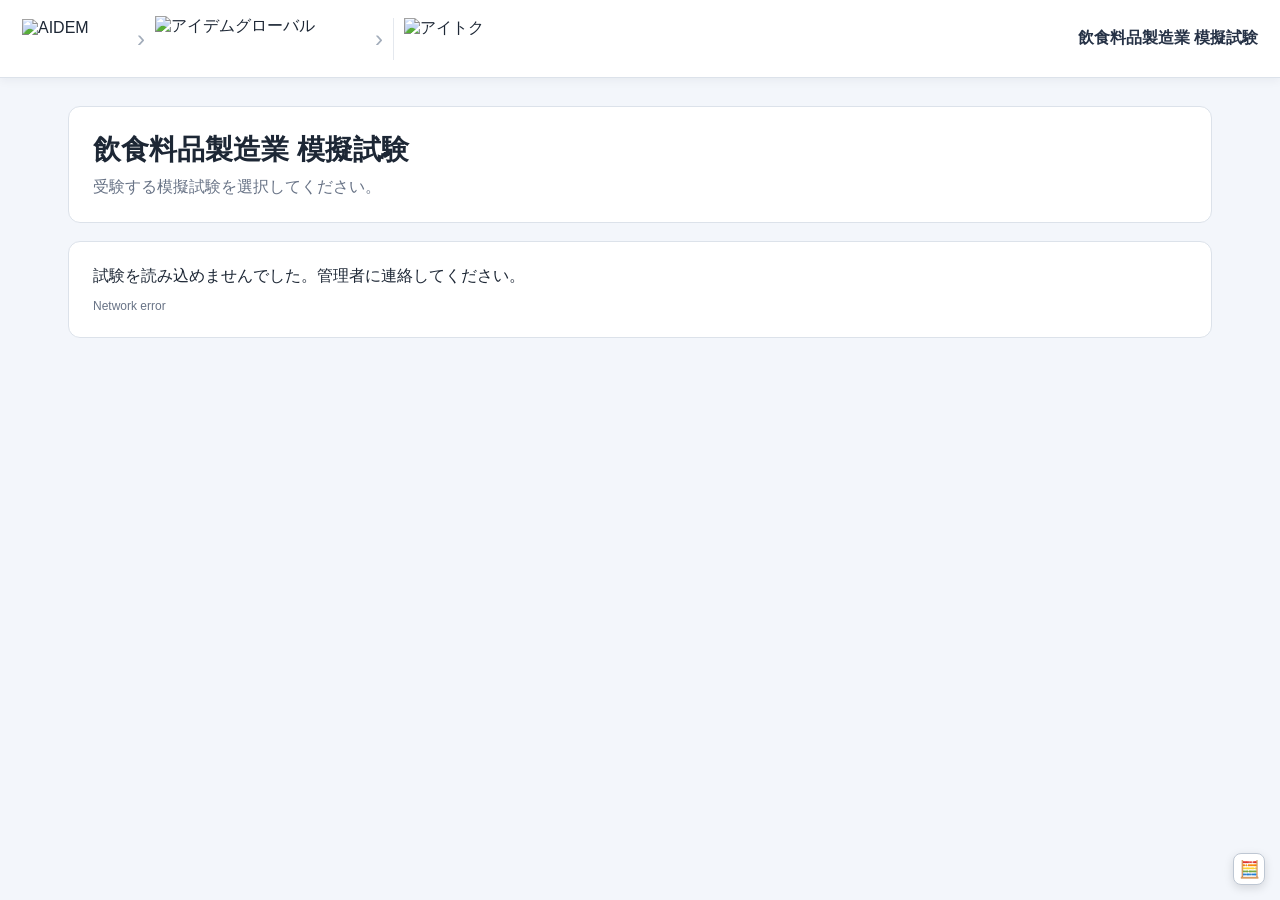
==== index.html @ e11fe317 "Add files via upload" ====
<!DOCTYPE html>
<html lang="ja">
<head>
  <meta charset="UTF-8">
  <meta name="viewport" content="width=device-width, initial-scale=1.0">
  <title>飲食料品製造業 模擬試験</title>
  <link rel="stylesheet" href="style.css">
</head>
<body>
<div id="app"></div>

<button id="calcFab" class="calc-fab" title="電卓">🧮</button>
<div id="calculator" class="calculator hidden">
  <div class="calc-head"><span>電卓</span><button id="calcClose">×</button></div>
  <input id="calcDisplay" class="calc-display" value="0" readonly>
  <div class="calc-grid">
    <button data-calc="C">C</button><button data-calc="DEL">⌫</button><button data-calc="%">%</button><button data-calc="/">÷</button>
    <button data-calc="7">7</button><button data-calc="8">8</button><button data-calc="9">9</button><button data-calc="*">×</button>
    <button data-calc="4">4</button><button data-calc="5">5</button><button data-calc="6">6</button><button data-calc="-">−</button>
    <button data-calc="1">1</button><button data-calc="2">2</button><button data-calc="3">3</button><button data-calc="+">+</button>
    <button data-calc="0" class="wide">0</button><button data-calc=".">.</button><button data-calc="=">=</button>
  </div>
</div>

<script src="config.js"></script>
<script src="student.js"></script>
</body>
</html>
---- style.css ----
*{box-sizing:border-box}
:root{--navy:#172033;--blue:#2463eb;--light:#f3f6fb;--border:#dce2ea;--text:#1d2735;--muted:#687386;--green:#1f9d62;--yellow:#f0b429;--red:#c53945}
body{margin:0;background:var(--light);color:var(--text);font-family:Arial,"Noto Sans JP",sans-serif}
button,input,select,textarea{font:inherit}.hidden{display:none!important}
.topbar{height:64px;background:var(--navy);color:#fff;display:flex;align-items:center;padding:0 22px;gap:18px;position:sticky;top:0;z-index:10}
.brand{font-weight:800;white-space:nowrap}.top-title{flex:1;color:#d9e1ef}.timer{background:#fff;color:var(--navy);font-weight:800;padding:8px 12px;border-radius:6px;min-width:85px;text-align:center}
.page{max-width:1180px;margin:auto;padding:28px 18px}.hero,.panel{background:#fff;border:1px solid var(--border);border-radius:12px;padding:24px;margin-bottom:18px}
.hero h1{margin:0 0 8px;font-size:28px}.hero p{margin:0;color:var(--muted)}
.exam-list{display:grid;grid-template-columns:repeat(auto-fit,minmax(240px,1fr));gap:16px}
.exam-card{background:#fff;border:1px solid var(--border);border-radius:10px;padding:20px}.exam-card h2{font-size:19px;margin:0 0 8px}
.meta{color:var(--muted);font-size:13px;line-height:1.8;margin-bottom:14px}
.primary{background:var(--blue);border:1px solid var(--blue);color:#fff}.secondary{background:#fff;border:1px solid var(--border);color:var(--text)}
.danger{background:var(--red);border:1px solid var(--red);color:#fff}.btn{padding:10px 15px;border-radius:7px;cursor:pointer;font-weight:700}.full{width:100%}
.form-card{max-width:580px;margin:30px auto;background:#fff;border:1px solid var(--border);border-radius:12px;padding:28px}
.field{margin:14px 0}.field label{display:block;font-weight:700;margin-bottom:7px}.field input,.field select,.field textarea{width:100%;padding:11px;border:1px solid var(--border);border-radius:6px;background:#fff}
.rules{background:#f8fafc;border:1px solid var(--border);padding:14px;border-radius:7px;color:var(--muted);font-size:13px;line-height:1.8;margin:18px 0}
.exam-layout{display:grid;grid-template-columns:250px minmax(0,1fr);min-height:calc(100vh - 64px)}
.sidebar{background:#fff;border-right:1px solid var(--border);padding:17px;display:flex;flex-direction:column;gap:15px}
.student-box{border-bottom:1px solid var(--border);padding-bottom:12px}.student-box small{color:var(--muted)}
.question-grid{display:grid;grid-template-columns:repeat(5,1fr);gap:6px;max-height:430px;overflow:auto}
.q-btn{height:34px;border:1px solid var(--border);background:#fff;border-radius:4px;cursor:pointer;font-weight:700}
.q-btn.current{background:var(--blue);border-color:var(--blue);color:#fff}.q-btn.answered{background:#e9f7ef;border-color:#91d4b2;color:#17724a}.q-btn.marked{box-shadow:inset 0 -4px 0 var(--yellow)}
.legend{font-size:11px;color:var(--muted);line-height:1.8}.submit{margin-top:auto;background:var(--red);color:#fff;border:0;padding:12px;border-radius:7px;cursor:pointer;font-weight:700}
.exam-main{padding:26px 4vw;max-width:1050px;width:100%;margin:auto}.q-head{display:flex;justify-content:space-between;gap:10px;align-items:center;margin-bottom:12px}
.badge{font-size:11px;background:#e8efff;color:var(--blue);padding:5px 8px;border-radius:4px;font-weight:800}
.mark{background:#fff;border:1px solid var(--border);padding:8px 12px;border-radius:6px;cursor:pointer}.mark.active{background:#fff5d8;border-color:var(--yellow)}
.q-card{background:#fff;border:1px solid var(--border);border-radius:10px;padding:30px;min-height:430px}.question{font-size:20px;line-height:1.8;font-weight:600;white-space:pre-wrap;margin-bottom:25px}
.choice{display:flex;gap:12px;padding:15px;border:1px solid var(--border);border-radius:7px;margin:10px 0;cursor:pointer;background:#fff}
.choice.selected{border:2px solid var(--blue);background:#f3f7ff;padding:14px}.letter{width:30px;height:30px;border:1px solid #b9c1ce;border-radius:50%;display:grid;place-items:center;font-weight:700;flex:none}.selected .letter{background:var(--blue);border-color:var(--blue);color:#fff}
.nav{display:flex;justify-content:space-between;margin-top:18px}.nav button{padding:10px 18px;border-radius:6px;cursor:pointer;font-weight:700}
.result-wrap{max-width:900px;margin:30px auto;background:#fff;border:1px solid var(--border);border-radius:12px;padding:26px}
.score{font-size:60px;font-weight:900;text-align:center;color:var(--blue)}.pass{text-align:center;font-size:20px;font-weight:800;color:var(--green)}.fail{text-align:center;font-size:20px;font-weight:800;color:var(--red)}
.summary-grid{display:grid;grid-template-columns:repeat(auto-fit,minmax(150px,1fr));gap:10px;margin:20px 0}.summary-card{background:#f8fafc;border:1px solid var(--border);padding:13px;border-radius:8px}.summary-card b{display:block;font-size:20px;margin-top:5px}
.note{color:var(--muted);font-size:12px;margin-top:12px}
.calc-fab{position:fixed;right:15px;bottom:15px;width:32px;height:32px;border-radius:8px;border:1px solid #bec7d3;background:#fff;box-shadow:0 3px 10px #0002;cursor:pointer;z-index:50;font-size:17px;padding:0}
.calculator{position:fixed;right:15px;bottom:56px;width:190px;background:#fff;border:1px solid #c7ced8;border-radius:9px;box-shadow:0 12px 32px #0003;z-index:49;overflow:hidden}
.calc-head{height:34px;background:var(--navy);color:#fff;display:flex;align-items:center;justify-content:space-between;padding:0 9px;font-size:12px}.calc-head button{border:0;background:none;color:#fff;font-size:18px;cursor:pointer}
.calc-display{width:100%;border:0;border-bottom:1px solid var(--border);padding:10px;text-align:right;font-size:20px;background:#f8fafc}.calc-grid{display:grid;grid-template-columns:repeat(4,1fr);gap:4px;padding:6px}.calc-grid button{height:34px;border:1px solid var(--border);background:#f8fafc;border-radius:4px;cursor:pointer;font-size:12px}.calc-grid .wide{grid-column:span 2}
.admin-tabs{display:flex;gap:8px;flex-wrap:wrap;margin-bottom:16px}.admin-tabs button.active{background:var(--blue);color:#fff;border-color:var(--blue)}
.toolbar{display:flex;gap:10px;flex-wrap:wrap;margin:12px 0}.toolbar input,.toolbar select{padding:10px;border:1px solid var(--border);border-radius:6px;background:#fff}
.table-wrap{overflow:auto}.data-table{width:100%;border-collapse:collapse;font-size:13px}.data-table th,.data-table td{padding:10px;border-bottom:1px solid var(--border);text-align:left;white-space:nowrap}.data-table th{background:#f8fafc}
.cat-mini{font-size:12px;color:var(--muted);line-height:1.6}.weak{color:var(--red);font-weight:700}.good{color:var(--green);font-weight:700}
.code-help{background:#f8fafc;border:1px solid var(--border);padding:12px;border-radius:7px;font-size:12px;white-space:pre-wrap}
@media(max-width:760px){.exam-layout{grid-template-columns:1fr}.sidebar{border-right:0;border-bottom:1px solid var(--border);padding:10px}.student-box,.legend{display:none}.question-grid{grid-template-columns:repeat(11,34px);max-height:none;overflow-x:auto}.exam-main{padding:15px}.q-card{padding:20px;min-height:360px}.top-title{display:none}.brand{font-size:13px}}

/* ===== AIDEM / アイデムグローバル / TEAM アイトク Branding ===== */
.brandbar{
  min-height:78px;background:#fff;border-bottom:1px solid var(--border);
  display:flex;align-items:center;gap:18px;padding:10px 22px;position:sticky;top:0;z-index:20;
  box-shadow:0 2px 10px rgba(23,32,51,.06)
}
.brand-logos{display:flex;align-items:center;gap:10px;min-width:0}
.brand-logo{display:block;object-fit:contain}
.brand-logo.aidem{width:105px;height:40px}
.brand-logo.global{width:190px;height:42px}
.brand-logo.aitoku{width:100px;height:32px}
.brand-sep{font-size:24px;color:#a2acba;font-weight:300}
.team-brand{display:flex;align-items:center;gap:6px;border-left:1px solid #e4e8ee;padding-left:10px}
.team-label{font-size:10px;font-weight:800;letter-spacing:.12em;color:#687386}
.brand-title{flex:1;text-align:right;font-weight:800;color:#263246;font-size:16px}
.brandbar .timer{background:var(--navy);color:#fff}

.exam-card{position:relative;overflow:hidden}
.exam-card-visual{height:105px;margin:-8px -8px 12px;display:flex;align-items:center;justify-content:center;background:#fbfcf8;border-radius:8px}
.exam-mascot{max-height:98px;max-width:92%;object-fit:contain}
.sidebar-mascot{text-align:center;margin-top:auto}
.sidebar-mascot img{max-width:105px;max-height:90px;object-fit:contain;opacity:.92}
.result-wrap{position:relative;overflow:hidden}
.result-mascot{position:absolute;right:18px;top:15px;width:95px;height:85px;display:flex;align-items:center;justify-content:center;opacity:.9}
.result-mascot img{max-width:100%;max-height:100%;object-fit:contain}
.admin-logout{max-width:1180px;margin:12px auto -10px;padding:0 18px;text-align:right}

@media(max-width:900px){
  .brandbar{padding:8px 12px;gap:8px;flex-wrap:wrap}
  .brand-logo.aidem{width:76px;height:30px}
  .brand-logo.global{width:125px;height:31px}
  .brand-logo.aitoku{width:72px;height:25px}
  .brand-sep{font-size:18px}
  .brand-title{width:100%;text-align:left;font-size:13px}
}
@media(max-width:560px){
  .brand-logo.global{width:105px}
  .brand-logo.aidem{width:66px}
  .team-label,.brand-sep{display:none}
  .team-brand{padding-left:5px}
  .brand-logo.aitoku{width:62px}
}

/* Final brand adjustments: exact supplied assets, no TEAM text */
.team-brand{border-left:1px solid #e4e8ee;padding-left:10px;display:flex;align-items:center}
.team-label{display:none!important}
.brand-logo.global{width:210px;height:46px;object-fit:contain}
.brand-logo.aitoku{width:135px;height:42px;object-fit:contain}
.brand-logo.aidem{object-fit:contain}
@media(max-width:700px){
 .brand-logo.global{width:135px;height:32px}
 .brand-logo.aitoku{width:88px;height:30px}
}
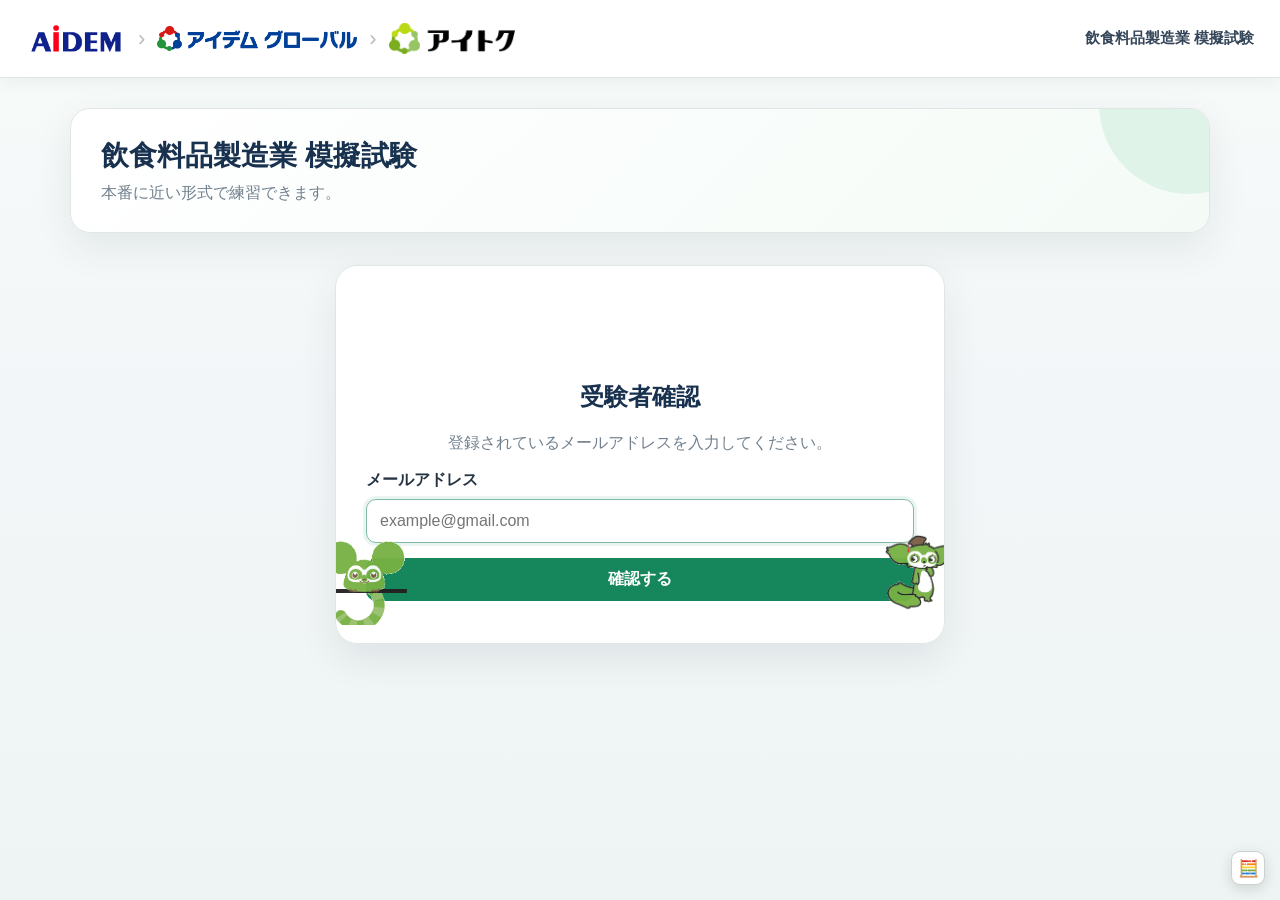
==== commit 8c2e1124: "Update index.html" ====
--- a/index.html
+++ b/index.html
@@ -1,28 +1,96 @@
 <!DOCTYPE html>
 <html lang="ja">
+
 <head>
   <meta charset="UTF-8">
-  <meta name="viewport" content="width=device-width, initial-scale=1.0">
-  <title>飲食料品製造業 模擬試験</title>
-  <link rel="stylesheet" href="style.css">
+
+  <meta
+    name="viewport"
+    content="width=device-width, initial-scale=1.0"
+  >
+
+  <title>
+    飲食料品製造業 模擬試験
+  </title>
+
+  <link
+    rel="stylesheet"
+    href="style.css"
+  >
 </head>
-<body>
-<div id="app"></div>
 
-<button id="calcFab" class="calc-fab" title="電卓">🧮</button>
-<div id="calculator" class="calculator hidden">
-  <div class="calc-head"><span>電卓</span><button id="calcClose">×</button></div>
-  <input id="calcDisplay" class="calc-display" value="0" readonly>
-  <div class="calc-grid">
-    <button data-calc="C">C</button><button data-calc="DEL">⌫</button><button data-calc="%">%</button><button data-calc="/">÷</button>
-    <button data-calc="7">7</button><button data-calc="8">8</button><button data-calc="9">9</button><button data-calc="*">×</button>
-    <button data-calc="4">4</button><button data-calc="5">5</button><button data-calc="6">6</button><button data-calc="-">−</button>
-    <button data-calc="1">1</button><button data-calc="2">2</button><button data-calc="3">3</button><button data-calc="+">+</button>
-    <button data-calc="0" class="wide">0</button><button data-calc=".">.</button><button data-calc="=">=</button>
+<body class="student-page">
+
+  <div id="app"></div>
+
+  <button
+    id="calcFab"
+    class="calc-fab"
+    title="電卓"
+  >
+    🧮
+  </button>
+
+  <div
+    id="calculator"
+    class="calculator hidden"
+  >
+
+    <div class="calc-head">
+
+      <span>電卓</span>
+
+      <button id="calcClose">
+        ×
+      </button>
+
+    </div>
+
+    <input
+      id="calcDisplay"
+      class="calc-display"
+      value="0"
+      readonly
+    >
+
+    <div class="calc-grid">
+
+      <button data-calc="C">C</button>
+      <button data-calc="DEL">⌫</button>
+      <button data-calc="%">%</button>
+      <button data-calc="/">÷</button>
+
+      <button data-calc="7">7</button>
+      <button data-calc="8">8</button>
+      <button data-calc="9">9</button>
+      <button data-calc="*">×</button>
+
+      <button data-calc="4">4</button>
+      <button data-calc="5">5</button>
+      <button data-calc="6">6</button>
+      <button data-calc="-">−</button>
+
+      <button data-calc="1">1</button>
+      <button data-calc="2">2</button>
+      <button data-calc="3">3</button>
+      <button data-calc="+">+</button>
+
+      <button
+        data-calc="0"
+        class="wide"
+      >
+        0
+      </button>
+
+      <button data-calc=".">.</button>
+      <button data-calc="=">=</button>
+
+    </div>
+
   </div>
-</div>
 
-<script src="config.js"></script>
-<script src="student.js"></script>
+  <script src="config.js"></script>
+  <script src="student.js"></script>
+
 </body>
-</html>+</html>
--- a/style.css
+++ b/style.css
@@ -1,98 +1,1116 @@
 *{box-sizing:border-box}
-:root{--navy:#172033;--blue:#2463eb;--light:#f3f6fb;--border:#dce2ea;--text:#1d2735;--muted:#687386;--green:#1f9d62;--yellow:#f0b429;--red:#c53945}
-body{margin:0;background:var(--light);color:var(--text);font-family:Arial,"Noto Sans JP",sans-serif}
-button,input,select,textarea{font:inherit}.hidden{display:none!important}
-.topbar{height:64px;background:var(--navy);color:#fff;display:flex;align-items:center;padding:0 22px;gap:18px;position:sticky;top:0;z-index:10}
-.brand{font-weight:800;white-space:nowrap}.top-title{flex:1;color:#d9e1ef}.timer{background:#fff;color:var(--navy);font-weight:800;padding:8px 12px;border-radius:6px;min-width:85px;text-align:center}
-.page{max-width:1180px;margin:auto;padding:28px 18px}.hero,.panel{background:#fff;border:1px solid var(--border);border-radius:12px;padding:24px;margin-bottom:18px}
-.hero h1{margin:0 0 8px;font-size:28px}.hero p{margin:0;color:var(--muted)}
-.exam-list{display:grid;grid-template-columns:repeat(auto-fit,minmax(240px,1fr));gap:16px}
-.exam-card{background:#fff;border:1px solid var(--border);border-radius:10px;padding:20px}.exam-card h2{font-size:19px;margin:0 0 8px}
-.meta{color:var(--muted);font-size:13px;line-height:1.8;margin-bottom:14px}
-.primary{background:var(--blue);border:1px solid var(--blue);color:#fff}.secondary{background:#fff;border:1px solid var(--border);color:var(--text)}
-.danger{background:var(--red);border:1px solid var(--red);color:#fff}.btn{padding:10px 15px;border-radius:7px;cursor:pointer;font-weight:700}.full{width:100%}
-.form-card{max-width:580px;margin:30px auto;background:#fff;border:1px solid var(--border);border-radius:12px;padding:28px}
-.field{margin:14px 0}.field label{display:block;font-weight:700;margin-bottom:7px}.field input,.field select,.field textarea{width:100%;padding:11px;border:1px solid var(--border);border-radius:6px;background:#fff}
-.rules{background:#f8fafc;border:1px solid var(--border);padding:14px;border-radius:7px;color:var(--muted);font-size:13px;line-height:1.8;margin:18px 0}
-.exam-layout{display:grid;grid-template-columns:250px minmax(0,1fr);min-height:calc(100vh - 64px)}
-.sidebar{background:#fff;border-right:1px solid var(--border);padding:17px;display:flex;flex-direction:column;gap:15px}
-.student-box{border-bottom:1px solid var(--border);padding-bottom:12px}.student-box small{color:var(--muted)}
-.question-grid{display:grid;grid-template-columns:repeat(5,1fr);gap:6px;max-height:430px;overflow:auto}
-.q-btn{height:34px;border:1px solid var(--border);background:#fff;border-radius:4px;cursor:pointer;font-weight:700}
-.q-btn.current{background:var(--blue);border-color:var(--blue);color:#fff}.q-btn.answered{background:#e9f7ef;border-color:#91d4b2;color:#17724a}.q-btn.marked{box-shadow:inset 0 -4px 0 var(--yellow)}
-.legend{font-size:11px;color:var(--muted);line-height:1.8}.submit{margin-top:auto;background:var(--red);color:#fff;border:0;padding:12px;border-radius:7px;cursor:pointer;font-weight:700}
-.exam-main{padding:26px 4vw;max-width:1050px;width:100%;margin:auto}.q-head{display:flex;justify-content:space-between;gap:10px;align-items:center;margin-bottom:12px}
-.badge{font-size:11px;background:#e8efff;color:var(--blue);padding:5px 8px;border-radius:4px;font-weight:800}
-.mark{background:#fff;border:1px solid var(--border);padding:8px 12px;border-radius:6px;cursor:pointer}.mark.active{background:#fff5d8;border-color:var(--yellow)}
-.q-card{background:#fff;border:1px solid var(--border);border-radius:10px;padding:30px;min-height:430px}.question{font-size:20px;line-height:1.8;font-weight:600;white-space:pre-wrap;margin-bottom:25px}
-.choice{display:flex;gap:12px;padding:15px;border:1px solid var(--border);border-radius:7px;margin:10px 0;cursor:pointer;background:#fff}
-.choice.selected{border:2px solid var(--blue);background:#f3f7ff;padding:14px}.letter{width:30px;height:30px;border:1px solid #b9c1ce;border-radius:50%;display:grid;place-items:center;font-weight:700;flex:none}.selected .letter{background:var(--blue);border-color:var(--blue);color:#fff}
-.nav{display:flex;justify-content:space-between;margin-top:18px}.nav button{padding:10px 18px;border-radius:6px;cursor:pointer;font-weight:700}
-.result-wrap{max-width:900px;margin:30px auto;background:#fff;border:1px solid var(--border);border-radius:12px;padding:26px}
-.score{font-size:60px;font-weight:900;text-align:center;color:var(--blue)}.pass{text-align:center;font-size:20px;font-weight:800;color:var(--green)}.fail{text-align:center;font-size:20px;font-weight:800;color:var(--red)}
-.summary-grid{display:grid;grid-template-columns:repeat(auto-fit,minmax(150px,1fr));gap:10px;margin:20px 0}.summary-card{background:#f8fafc;border:1px solid var(--border);padding:13px;border-radius:8px}.summary-card b{display:block;font-size:20px;margin-top:5px}
-.note{color:var(--muted);font-size:12px;margin-top:12px}
-.calc-fab{position:fixed;right:15px;bottom:15px;width:32px;height:32px;border-radius:8px;border:1px solid #bec7d3;background:#fff;box-shadow:0 3px 10px #0002;cursor:pointer;z-index:50;font-size:17px;padding:0}
-.calculator{position:fixed;right:15px;bottom:56px;width:190px;background:#fff;border:1px solid #c7ced8;border-radius:9px;box-shadow:0 12px 32px #0003;z-index:49;overflow:hidden}
-.calc-head{height:34px;background:var(--navy);color:#fff;display:flex;align-items:center;justify-content:space-between;padding:0 9px;font-size:12px}.calc-head button{border:0;background:none;color:#fff;font-size:18px;cursor:pointer}
-.calc-display{width:100%;border:0;border-bottom:1px solid var(--border);padding:10px;text-align:right;font-size:20px;background:#f8fafc}.calc-grid{display:grid;grid-template-columns:repeat(4,1fr);gap:4px;padding:6px}.calc-grid button{height:34px;border:1px solid var(--border);background:#f8fafc;border-radius:4px;cursor:pointer;font-size:12px}.calc-grid .wide{grid-column:span 2}
-.admin-tabs{display:flex;gap:8px;flex-wrap:wrap;margin-bottom:16px}.admin-tabs button.active{background:var(--blue);color:#fff;border-color:var(--blue)}
-.toolbar{display:flex;gap:10px;flex-wrap:wrap;margin:12px 0}.toolbar input,.toolbar select{padding:10px;border:1px solid var(--border);border-radius:6px;background:#fff}
-.table-wrap{overflow:auto}.data-table{width:100%;border-collapse:collapse;font-size:13px}.data-table th,.data-table td{padding:10px;border-bottom:1px solid var(--border);text-align:left;white-space:nowrap}.data-table th{background:#f8fafc}
-.cat-mini{font-size:12px;color:var(--muted);line-height:1.6}.weak{color:var(--red);font-weight:700}.good{color:var(--green);font-weight:700}
-.code-help{background:#f8fafc;border:1px solid var(--border);padding:12px;border-radius:7px;font-size:12px;white-space:pre-wrap}
-@media(max-width:760px){.exam-layout{grid-template-columns:1fr}.sidebar{border-right:0;border-bottom:1px solid var(--border);padding:10px}.student-box,.legend{display:none}.question-grid{grid-template-columns:repeat(11,34px);max-height:none;overflow-x:auto}.exam-main{padding:15px}.q-card{padding:20px;min-height:360px}.top-title{display:none}.brand{font-size:13px}}
-
-/* ===== AIDEM / アイデムグローバル / TEAM アイトク Branding ===== */
+
+:root{
+  --navy:#18314f;
+  --blue:#2674d9;
+  --mint:#eaf7f1;
+  --mint2:#f5fbf8;
+  --green:#16865c;
+  --light:#f4f7f8;
+  --border:#dfe7e5;
+  --text:#253342;
+  --muted:#72808e;
+  --yellow:#e9ad31;
+  --red:#c64b57;
+  --white:#fff;
+  --shadow:0 14px 38px rgba(31,58,72,.09);
+}
+
+html{
+  min-height:100%;
+}
+
+body{
+  margin:0;
+  min-height:100vh;
+  background:linear-gradient(
+    180deg,
+    #f7fbf9 0,
+    #f3f6f8 46%,
+    #eef4f3 100%
+  );
+  color:var(--text);
+  font-family:Arial,"Noto Sans JP",sans-serif;
+}
+
+button,
+input,
+select,
+textarea{
+  font:inherit;
+}
+
+.hidden{
+  display:none!important;
+}
+
+/* =========================
+   BUTTON
+========================= */
+
+button{
+  transition:.18s ease;
+}
+
+.btn{
+  padding:10px 16px;
+  border-radius:10px;
+  cursor:pointer;
+  font-weight:800;
+}
+
+.btn:hover:not(:disabled){
+  transform:translateY(-1px);
+}
+
+.btn:disabled{
+  opacity:.55;
+  cursor:not-allowed;
+}
+
+.primary{
+  background:var(--green);
+  border:1px solid var(--green);
+  color:#fff;
+}
+
+.secondary{
+  background:#fff;
+  border:1px solid var(--border);
+  color:var(--text);
+}
+
+.danger{
+  background:var(--red);
+  border:1px solid var(--red);
+  color:#fff;
+}
+
+.full{
+  width:100%;
+}
+
+/* =========================
+   HEADER / LOGO
+========================= */
+
 .brandbar{
-  min-height:78px;background:#fff;border-bottom:1px solid var(--border);
-  display:flex;align-items:center;gap:18px;padding:10px 22px;position:sticky;top:0;z-index:20;
-  box-shadow:0 2px 10px rgba(23,32,51,.06)
-}
-.brand-logos{display:flex;align-items:center;gap:10px;min-width:0}
-.brand-logo{display:block;object-fit:contain}
-.brand-logo.aidem{width:105px;height:40px}
-.brand-logo.global{width:190px;height:42px}
-.brand-logo.aitoku{width:100px;height:32px}
-.brand-sep{font-size:24px;color:#a2acba;font-weight:300}
-.team-brand{display:flex;align-items:center;gap:6px;border-left:1px solid #e4e8ee;padding-left:10px}
-.team-label{font-size:10px;font-weight:800;letter-spacing:.12em;color:#687386}
-.brand-title{flex:1;text-align:right;font-weight:800;color:#263246;font-size:16px}
-.brandbar .timer{background:var(--navy);color:#fff}
-
-.exam-card{position:relative;overflow:hidden}
-.exam-card-visual{height:105px;margin:-8px -8px 12px;display:flex;align-items:center;justify-content:center;background:#fbfcf8;border-radius:8px}
-.exam-mascot{max-height:98px;max-width:92%;object-fit:contain}
-.sidebar-mascot{text-align:center;margin-top:auto}
-.sidebar-mascot img{max-width:105px;max-height:90px;object-fit:contain;opacity:.92}
-.result-wrap{position:relative;overflow:hidden}
-.result-mascot{position:absolute;right:18px;top:15px;width:95px;height:85px;display:flex;align-items:center;justify-content:center;opacity:.9}
-.result-mascot img{max-width:100%;max-height:100%;object-fit:contain}
-.admin-logout{max-width:1180px;margin:12px auto -10px;padding:0 18px;text-align:right}
-
-@media(max-width:900px){
-  .brandbar{padding:8px 12px;gap:8px;flex-wrap:wrap}
-  .brand-logo.aidem{width:76px;height:30px}
-  .brand-logo.global{width:125px;height:31px}
-  .brand-logo.aitoku{width:72px;height:25px}
-  .brand-sep{font-size:18px}
-  .brand-title{width:100%;text-align:left;font-size:13px}
-}
-@media(max-width:560px){
-  .brand-logo.global{width:105px}
-  .brand-logo.aidem{width:66px}
-  .team-label,.brand-sep{display:none}
-  .team-brand{padding-left:5px}
-  .brand-logo.aitoku{width:62px}
-}
-
-/* Final brand adjustments: exact supplied assets, no TEAM text */
-.team-brand{border-left:1px solid #e4e8ee;padding-left:10px;display:flex;align-items:center}
-.team-label{display:none!important}
-.brand-logo.global{width:210px;height:46px;object-fit:contain}
-.brand-logo.aitoku{width:135px;height:42px;object-fit:contain}
-.brand-logo.aidem{object-fit:contain}
-@media(max-width:700px){
- .brand-logo.global{width:135px;height:32px}
- .brand-logo.aitoku{width:88px;height:30px}
-}
+  min-height:78px;
+  background:rgba(255,255,255,.96);
+  border-bottom:1px solid var(--border);
+  display:flex;
+  align-items:center;
+  gap:18px;
+  padding:10px 26px;
+  position:sticky;
+  top:0;
+  z-index:20;
+  box-shadow:0 3px 18px rgba(23,49,63,.06);
+  backdrop-filter:blur(10px);
+}
+
+.brand-logos{
+  display:flex;
+  align-items:center;
+  gap:12px;
+  min-width:0;
+}
+
+.brand-logo{
+  display:block;
+  object-fit:contain;
+}
+
+.brand-logo.aidem{
+  width:100px;
+  height:38px;
+}
+
+.brand-logo.global{
+  width:200px;
+  height:44px;
+}
+
+.brand-logo.aitoku{
+  width:126px;
+  height:40px;
+}
+
+.brand-sep{
+  font-size:22px;
+  color:#b4bfbd;
+}
+
+.brand-title{
+  flex:1;
+  text-align:right;
+  font-weight:800;
+  color:#35465a;
+  font-size:15px;
+}
+
+.timer{
+  background:var(--navy);
+  color:#fff;
+  font-weight:900;
+  padding:9px 14px;
+  border-radius:10px;
+  min-width:88px;
+  text-align:center;
+  letter-spacing:.05em;
+  box-shadow:0 5px 14px rgba(24,49,79,.16);
+}
+
+/* =========================
+   COMMON PAGE
+========================= */
+
+.page{
+  max-width:1180px;
+  margin:auto;
+  padding:30px 20px;
+}
+
+.hero{
+  position:relative;
+  overflow:hidden;
+  background:linear-gradient(135deg,#fff 0,#f4fbf7 100%);
+  border:1px solid var(--border);
+  border-radius:20px;
+  padding:28px 30px;
+  margin-bottom:20px;
+  box-shadow:var(--shadow);
+}
+
+.hero:after{
+  content:"";
+  position:absolute;
+  width:180px;
+  height:180px;
+  border-radius:50%;
+  right:-70px;
+  top:-95px;
+  background:#dff3e8;
+}
+
+.hero h1{
+  position:relative;
+  z-index:1;
+  margin:0 0 8px;
+  font-size:28px;
+  color:var(--navy);
+}
+
+.hero p{
+  position:relative;
+  z-index:1;
+  margin:0;
+  color:var(--muted);
+}
+
+.panel{
+  background:#fff;
+  border:1px solid var(--border);
+  border-radius:16px;
+  padding:22px;
+  margin-bottom:18px;
+  box-shadow:0 8px 25px rgba(31,58,72,.05);
+}
+
+/* =========================
+   FORM
+========================= */
+
+.form-card{
+  position:relative;
+  max-width:610px;
+  margin:32px auto;
+  background:rgba(255,255,255,.98);
+  border:1px solid var(--border);
+  border-radius:22px;
+  padding:30px;
+  box-shadow:var(--shadow);
+  overflow:hidden;
+}
+
+.form-card h2,
+.form-card h3{
+  color:var(--navy);
+}
+
+.field{
+  margin:15px 0;
+}
+
+.field label{
+  display:block;
+  font-weight:800;
+  margin-bottom:8px;
+}
+
+.field input,
+.field select,
+.field textarea{
+  width:100%;
+  padding:12px 13px;
+  border:1px solid #d6e1df;
+  border-radius:10px;
+  background:#fff;
+  outline:none;
+}
+
+.field input:focus,
+.field select:focus,
+.field textarea:focus{
+  border-color:#7ebba1;
+  box-shadow:0 0 0 3px rgba(22,134,92,.09);
+}
+
+/* =========================
+   STUDENT LOGIN
+========================= */
+
+.login-card{
+  padding-top:115px;
+}
+
+.login-card h2{
+  text-align:center;
+  margin-top:0;
+}
+
+.login-guide{
+  text-align:center;
+  color:var(--muted);
+}
+
+.login-main-character{
+  position:absolute;
+  top:12px;
+  left:50%;
+  transform:translateX(-50%);
+  height:100px;
+  display:flex;
+  align-items:flex-end;
+  justify-content:center;
+}
+
+.login-main-character img{
+  max-height:94px;
+  max-width:150px;
+  object-fit:contain;
+}
+
+.login-deco{
+  position:absolute;
+  max-width:90px;
+  max-height:95px;
+  object-fit:contain;
+  opacity:.95;
+}
+
+.login-deco-left{
+  left:-16px;
+  bottom:18px;
+}
+
+.login-deco-right{
+  right:-15px;
+  bottom:18px;
+}
+
+/* =========================
+   STUDENT INFORMATION
+========================= */
+
+.student-info{
+  display:grid;
+  grid-template-columns:1.4fr 1fr 1fr;
+  gap:10px;
+}
+
+.student-info>div{
+  background:var(--mint2);
+  border:1px solid #dcece5;
+  border-radius:12px;
+  padding:13px;
+}
+
+.student-info br{
+  display:none;
+}
+
+.student-info small,
+.student-box small{
+  color:var(--muted);
+}
+
+/* =========================
+   EXAM LIST
+========================= */
+
+.exam-list{
+  display:grid;
+  grid-template-columns:repeat(
+    auto-fit,
+    minmax(245px,1fr)
+  );
+  gap:18px;
+}
+
+.exam-card{
+  position:relative;
+  overflow:hidden;
+  background:#fff;
+  border:1px solid var(--border);
+  border-radius:18px;
+  padding:17px;
+  box-shadow:0 8px 25px rgba(31,58,72,.06);
+  transition:.2s ease;
+}
+
+.exam-card:hover{
+  transform:translateY(-3px);
+  box-shadow:var(--shadow);
+}
+
+.exam-card-visual{
+  height:125px;
+  margin:-4px -4px 15px;
+  display:flex;
+  align-items:center;
+  justify-content:center;
+  background:linear-gradient(
+    145deg,
+    #f4fbf7,
+    #fff
+  );
+  border:1px solid #edf3f0;
+  border-radius:14px;
+}
+
+.exam-mascot{
+  max-height:115px;
+  max-width:90%;
+  object-fit:contain;
+}
+
+.exam-card h2{
+  font-size:19px;
+  margin:0 0 9px;
+  color:var(--navy);
+}
+
+.meta{
+  color:var(--muted);
+  font-size:13px;
+  line-height:1.8;
+  margin-bottom:15px;
+}
+
+.rules{
+  background:var(--mint2);
+  border:1px solid #dcece5;
+  padding:15px;
+  border-radius:12px;
+  color:#5d6d72;
+  font-size:13px;
+  line-height:1.9;
+  margin:18px 0;
+}
+
+/* =========================
+   CBT EXAM
+========================= */
+
+.exam-layout{
+  display:grid;
+  grid-template-columns:260px minmax(0,1fr);
+  min-height:calc(100vh - 78px);
+}
+
+.sidebar{
+  background:rgba(255,255,255,.96);
+  border-right:1px solid var(--border);
+  padding:18px;
+  display:flex;
+  flex-direction:column;
+  gap:15px;
+}
+
+.student-box{
+  border-bottom:1px solid var(--border);
+  padding-bottom:13px;
+}
+
+.question-grid{
+  display:grid;
+  grid-template-columns:repeat(5,1fr);
+  gap:7px;
+  max-height:390px;
+  overflow:auto;
+}
+
+.q-btn{
+  height:35px;
+  border:1px solid var(--border);
+  background:#fff;
+  border-radius:8px;
+  cursor:pointer;
+  font-weight:800;
+}
+
+.q-btn.current{
+  background:var(--navy);
+  border-color:var(--navy);
+  color:#fff;
+}
+
+.q-btn.answered{
+  background:#e8f6ef;
+  border-color:#9ed3bc;
+  color:#14744f;
+}
+
+.q-btn.marked{
+  box-shadow:inset 0 -4px 0 var(--yellow);
+}
+
+.legend{
+  font-size:11px;
+  color:var(--muted);
+  line-height:1.8;
+}
+
+.sidebar-mascot{
+  text-align:center;
+  margin-top:auto;
+  min-height:92px;
+}
+
+.sidebar-mascot img{
+  max-width:120px;
+  max-height:100px;
+  object-fit:contain;
+}
+
+.submit{
+  background:#fff0f1;
+  color:#a93945;
+  border:1px solid #efc4c8;
+  padding:12px;
+  border-radius:10px;
+  cursor:pointer;
+  font-weight:800;
+}
+
+.exam-main{
+  padding:28px 4vw;
+  max-width:1050px;
+  width:100%;
+  margin:auto;
+}
+
+.q-head{
+  display:flex;
+  justify-content:space-between;
+  gap:10px;
+  align-items:center;
+  margin-bottom:13px;
+}
+
+.badge{
+  font-size:11px;
+  background:#eaf2ff;
+  color:#2765b5;
+  padding:6px 9px;
+  border-radius:7px;
+  font-weight:800;
+}
+
+.mark{
+  background:#fff;
+  border:1px solid var(--border);
+  padding:8px 12px;
+  border-radius:9px;
+  cursor:pointer;
+}
+
+.mark.active{
+  background:#fff7df;
+  border-color:#e9bd58;
+}
+
+.q-card{
+  background:#fff;
+  border:1px solid var(--border);
+  border-radius:18px;
+  padding:32px;
+  min-height:430px;
+  box-shadow:0 10px 28px rgba(31,58,72,.05);
+}
+
+.question{
+  font-size:20px;
+  line-height:1.8;
+  font-weight:700;
+  white-space:pre-wrap;
+  margin-bottom:25px;
+}
+
+.choice{
+  display:flex;
+  align-items:center;
+  gap:13px;
+  padding:15px;
+  border:1px solid var(--border);
+  border-radius:12px;
+  margin:10px 0;
+  cursor:pointer;
+  background:#fff;
+  transition:.15s;
+}
+
+.choice:hover{
+  border-color:#9cc9b6;
+  background:#fbfefc;
+}
+
+.choice.selected{
+  border:2px solid var(--green);
+  background:#f0faf5;
+  padding:14px;
+}
+
+.letter{
+  width:31px;
+  height:31px;
+  border:1px solid #b9c6c3;
+  border-radius:50%;
+  display:grid;
+  place-items:center;
+  font-weight:800;
+  flex:none;
+}
+
+.selected .letter{
+  background:var(--green);
+  border-color:var(--green);
+  color:#fff;
+}
+
+.nav{
+  display:flex;
+  justify-content:space-between;
+  margin-top:18px;
+}
+
+.nav button{
+  padding:10px 18px;
+  border-radius:10px;
+  cursor:pointer;
+  font-weight:800;
+}
+
+/* =========================
+   RESULT
+========================= */
+
+.result-wrap{
+  position:relative;
+  overflow:hidden;
+  max-width:900px;
+  margin:32px auto;
+  background:#fff;
+  border:1px solid var(--border);
+  border-radius:22px;
+  padding:30px;
+  box-shadow:var(--shadow);
+}
+
+.result-mascot{
+  position:absolute;
+  right:22px;
+  top:18px;
+  width:110px;
+  height:100px;
+  display:flex;
+  align-items:center;
+  justify-content:center;
+}
+
+.result-mascot img{
+  max-width:100%;
+  max-height:100%;
+  object-fit:contain;
+}
+
+.score{
+  font-size:62px;
+  font-weight:900;
+  text-align:center;
+  color:var(--navy);
+}
+
+.pass{
+  text-align:center;
+  font-size:21px;
+  font-weight:900;
+  color:var(--green);
+}
+
+.fail{
+  text-align:center;
+  font-size:21px;
+  font-weight:900;
+  color:var(--red);
+}
+
+.summary-grid{
+  display:grid;
+  grid-template-columns:repeat(
+    auto-fit,
+    minmax(150px,1fr)
+  );
+  gap:11px;
+  margin:22px 0;
+}
+
+.summary-card{
+  background:var(--mint2);
+  border:1px solid #dcece5;
+  padding:14px;
+  border-radius:12px;
+}
+
+.summary-card b{
+  display:block;
+  font-size:20px;
+  margin-top:5px;
+}
+
+.note{
+  color:var(--muted);
+  font-size:12px;
+  margin-top:12px;
+}
+
+/* =========================
+   CALCULATOR
+========================= */
+
+.calc-fab{
+  position:fixed;
+  right:15px;
+  bottom:15px;
+  width:34px;
+  height:34px;
+  border-radius:9px;
+  border:1px solid #c7d3d0;
+  background:#fff;
+  box-shadow:0 4px 14px #0002;
+  cursor:pointer;
+  z-index:50;
+  font-size:17px;
+  padding:0;
+}
+
+.calculator{
+  position:fixed;
+  right:15px;
+  bottom:58px;
+  width:190px;
+  background:#fff;
+  border:1px solid #cbd5d3;
+  border-radius:10px;
+  box-shadow:0 12px 32px #0003;
+  z-index:49;
+  overflow:hidden;
+}
+
+.calc-head{
+  height:34px;
+  background:var(--navy);
+  color:#fff;
+  display:flex;
+  align-items:center;
+  justify-content:space-between;
+  padding:0 9px;
+  font-size:12px;
+}
+
+.calc-head button{
+  border:0;
+  background:none;
+  color:#fff;
+  font-size:18px;
+  cursor:pointer;
+}
+
+.calc-display{
+  width:100%;
+  border:0;
+  border-bottom:1px solid var(--border);
+  padding:10px;
+  text-align:right;
+  font-size:20px;
+  background:#f8faf9;
+}
+
+.calc-grid{
+  display:grid;
+  grid-template-columns:repeat(4,1fr);
+  gap:4px;
+  padding:6px;
+}
+
+.calc-grid button{
+  height:34px;
+  border:1px solid var(--border);
+  background:#f8faf9;
+  border-radius:5px;
+  cursor:pointer;
+  font-size:12px;
+}
+
+.calc-grid .wide{
+  grid-column:span 2;
+}
+
+/* =========================
+   ADMIN
+========================= */
+
+.admin-page{
+  background:#f3f6f7;
+}
+
+.admin-logout{
+  max-width:1180px;
+  margin:14px auto -10px;
+  padding:0 20px;
+  text-align:right;
+}
+
+.admin-tabs{
+  display:flex;
+  gap:8px;
+  flex-wrap:wrap;
+  margin-bottom:17px;
+  background:#fff;
+  border:1px solid var(--border);
+  border-radius:14px;
+  padding:8px;
+  box-shadow:0 6px 18px rgba(31,58,72,.04);
+}
+
+.admin-tabs button{
+  border-radius:9px;
+}
+
+.admin-tabs button.active{
+  background:var(--navy);
+  color:#fff;
+  border-color:var(--navy);
+}
+
+.toolbar{
+  display:flex;
+  gap:10px;
+  flex-wrap:wrap;
+  margin:14px 0;
+}
+
+.toolbar input,
+.toolbar select{
+  padding:10px 12px;
+  border:1px solid var(--border);
+  border-radius:9px;
+  background:#fff;
+}
+
+.table-wrap{
+  overflow:auto;
+  border:1px solid var(--border);
+  border-radius:12px;
+}
+
+.data-table{
+  width:100%;
+  border-collapse:collapse;
+  font-size:13px;
+  background:#fff;
+}
+
+.data-table th,
+.data-table td{
+  padding:11px 12px;
+  border-bottom:1px solid #e8eeec;
+  text-align:left;
+  white-space:nowrap;
+  vertical-align:top;
+}
+
+.data-table th{
+  background:#f3f8f6;
+  color:#40545d;
+  font-size:12px;
+}
+
+.data-table tbody tr:hover{
+  background:#fbfdfc;
+}
+
+.cat-mini{
+  font-size:12px;
+  color:var(--muted);
+  line-height:1.65;
+}
+
+.weak{
+  color:var(--red);
+  font-weight:800;
+}
+
+.good{
+  color:var(--green);
+  font-weight:800;
+}
+
+.code-help{
+  background:#f7faf9;
+  border:1px solid var(--border);
+  padding:14px;
+  border-radius:11px;
+  font-size:12px;
+  white-space:pre-wrap;
+}
+
+/* =========================
+   ADMIN LOGIN
+========================= */
+
+.admin-login-shell{
+  max-width:960px;
+  margin:34px auto;
+  padding:0 18px;
+  display:grid;
+  grid-template-columns:1fr 1.05fr;
+  gap:22px;
+  align-items:center;
+}
+
+.admin-login-art{
+  min-height:370px;
+  border-radius:24px;
+  background:linear-gradient(
+    145deg,
+    #eaf7f1,
+    #f8fcfa
+  );
+  border:1px solid #dcece5;
+  display:flex;
+  align-items:center;
+  justify-content:center;
+  position:relative;
+  overflow:hidden;
+}
+
+.admin-login-art:before{
+  content:"管理画面";
+  position:absolute;
+  top:28px;
+  left:30px;
+  color:var(--navy);
+  font-size:26px;
+  font-weight:900;
+}
+
+.admin-login-art img{
+  max-width:220px;
+  max-height:230px;
+  object-fit:contain;
+  margin-top:45px;
+}
+
+.admin-login-shell .form-card{
+  margin:0;
+  width:100%;
+}
+
+.admin-kicker{
+  color:var(--green);
+  font-weight:900;
+  font-size:12px;
+  letter-spacing:.08em;
+}
+
+/* =========================
+   ADMIN DASHBOARD
+========================= */
+
+.admin-dashboard-head{
+  display:flex;
+  align-items:center;
+  justify-content:space-between;
+  gap:20px;
+  background:linear-gradient(
+    135deg,
+    #fff,
+    #f2faf6
+  );
+  border:1px solid var(--border);
+  border-radius:18px;
+  padding:18px 22px;
+  margin-bottom:16px;
+}
+
+.admin-dashboard-head h1{
+  font-size:22px;
+  margin:0;
+  color:var(--navy);
+}
+
+.admin-dashboard-head p{
+  margin:5px 0 0;
+  color:var(--muted);
+  font-size:13px;
+}
+
+.admin-dashboard-head img{
+  max-width:95px;
+  max-height:75px;
+  object-fit:contain;
+}
+
+/* =========================
+   RESPONSIVE
+========================= */
+
+@media(max-width:820px){
+
+  .exam-layout{
+    grid-template-columns:1fr;
+  }
+
+  .sidebar{
+    border-right:0;
+    border-bottom:1px solid var(--border);
+    padding:11px;
+  }
+
+  .student-box,
+  .legend,
+  .sidebar-mascot{
+    display:none;
+  }
+
+  .question-grid{
+    grid-template-columns:repeat(11,35px);
+    max-height:none;
+    overflow-x:auto;
+  }
+
+  .exam-main{
+    padding:16px;
+  }
+
+  .q-card{
+    padding:21px;
+    min-height:360px;
+  }
+
+  .student-info{
+    grid-template-columns:1fr;
+  }
+
+  .admin-login-shell{
+    grid-template-columns:1fr;
+  }
+
+  .admin-login-art{
+    min-height:210px;
+  }
+
+  .admin-login-art img{
+    max-height:145px;
+  }
+
+  .brand-title{
+    display:none;
+  }
+}
+
+@media(max-width:600px){
+
+  .brandbar{
+    padding:8px 10px;
+    gap:6px;
+    min-height:62px;
+  }
+
+  .brand-logos{
+    gap:5px;
+  }
+
+  .brand-logo.aidem{
+    width:62px;
+    height:28px;
+  }
+
+  .brand-logo.global{
+    width:108px;
+    height:30px;
+  }
+
+  .brand-logo.aitoku{
+    width:72px;
+    height:28px;
+  }
+
+  .brand-sep{
+    font-size:15px;
+  }
+
+  .page{
+    padding:18px 12px;
+  }
+
+  .hero{
+    padding:22px 18px;
+  }
+
+  .hero h1{
+    font-size:22px;
+  }
+
+  .form-card{
+    margin:20px 12px;
+    padding:22px;
+  }
+
+  .login-card{
+    padding-top:105px;
+  }
+
+  .login-deco{
+    max-width:62px;
+  }
+
+  .q-head{
+    align-items:flex-start;
+  }
+
+  .question{
+    font-size:18px;
+  }
+
+  .result-mascot{
+    width:72px;
+    height:68px;
+  }
+
+  .score{
+    font-size:50px;
+  }
+}
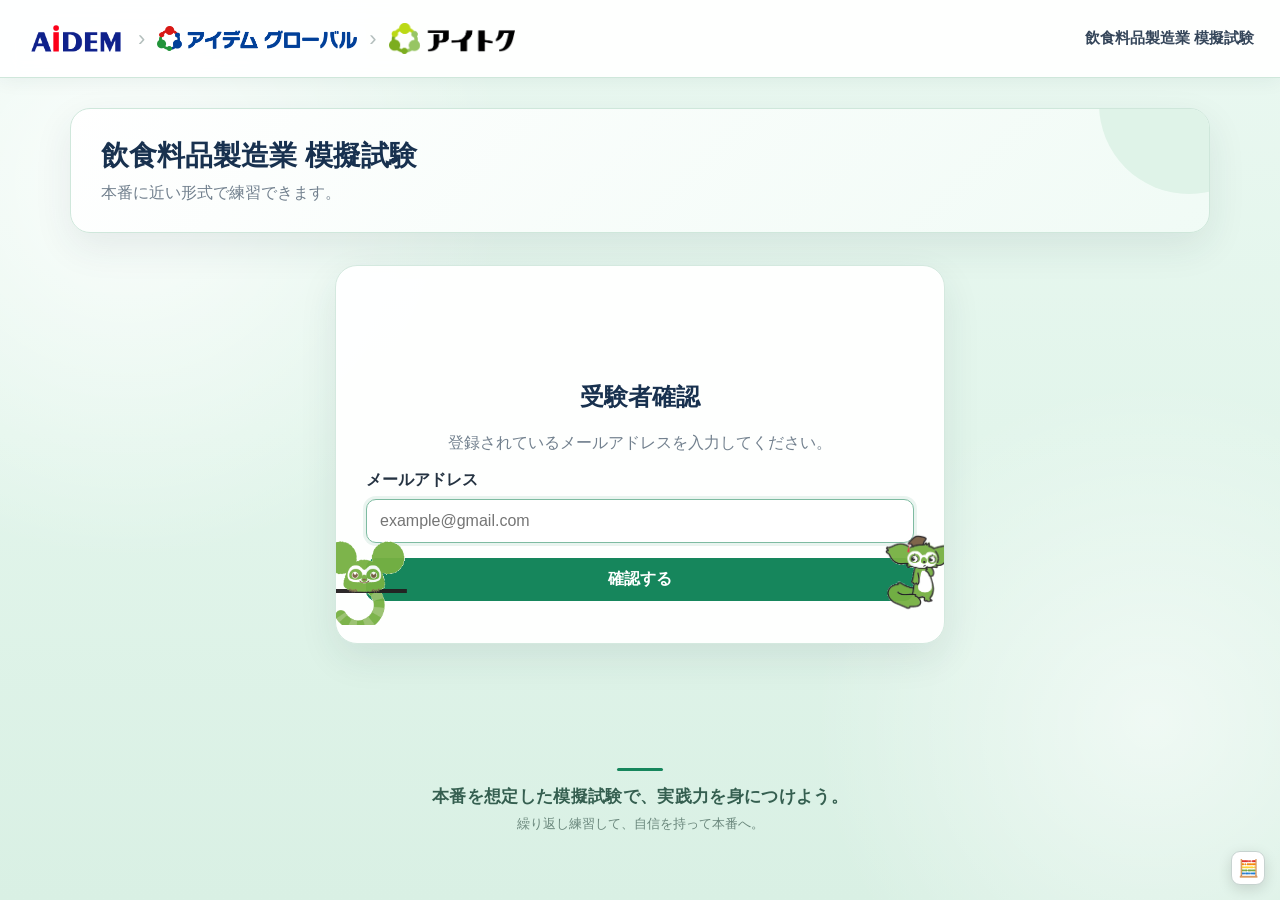
==== commit cbda68a4: "Update index.html" ====
--- a/index.html
+++ b/index.html
@@ -22,7 +22,19 @@
 <body class="student-page">
 
   <div id="app"></div>
+<footer class="student-footer">
 
+  <div class="student-footer-line"></div>
+
+  <p class="student-footer-main">
+    本番を想定した模擬試験で、実践力を身につけよう。
+  </p>
+
+  <p class="student-footer-sub">
+    繰り返し練習して、自信を持って本番へ。
+  </p>
+
+</footer>
   <button
     id="calcFab"
     class="calc-fab"
--- a/style.css
+++ b/style.css
@@ -1114,3 +1114,92 @@
     font-size:50px;
   }
 }
+/* =====================================================
+   STUDENT PAGE - LIGHT GREEN DESIGN
+===================================================== */
+
+.student-page{
+  min-height:100vh;
+  background:
+    radial-gradient(
+      circle at 10% 20%,
+      rgba(255,255,255,.8) 0,
+      rgba(255,255,255,0) 28%
+    ),
+    radial-gradient(
+      circle at 90% 80%,
+      rgba(255,255,255,.55) 0,
+      rgba(255,255,255,0) 25%
+    ),
+    linear-gradient(
+      180deg,
+      #eaf8f1 0%,
+      #e2f5eb 48%,
+      #d9f0e4 100%
+    );
+  background-attachment:fixed;
+}
+
+/* Student header */
+.student-page .brandbar{
+  background:rgba(255,255,255,.92);
+  border-bottom:1px solid #cfe7db;
+}
+
+/* Student hero */
+.student-page .hero{
+  background:
+    linear-gradient(
+      135deg,
+      rgba(255,255,255,.97),
+      rgba(241,251,246,.96)
+    );
+
+  border:1px solid #cfe7db;
+}
+
+/* Student cards */
+.student-page .form-card,
+.student-page .exam-card,
+.student-page .panel,
+.student-page .q-card,
+.student-page .result-wrap{
+  background:rgba(255,255,255,.97);
+  border-color:#d4e9df;
+}
+
+/* Exam sidebar */
+.student-page .sidebar{
+  background:rgba(250,255,252,.96);
+  border-color:#cfe7db;
+}
+
+/* Footer / slogan */
+.student-footer{
+  max-width:900px;
+  margin:38px auto 18px;
+  padding:24px 20px;
+  text-align:center;
+  color:#355f50;
+}
+
+.student-footer-main{
+  margin:0 0 7px;
+  font-size:17px;
+  font-weight:900;
+  letter-spacing:.02em;
+}
+
+.student-footer-sub{
+  margin:0;
+  color:#6a877c;
+  font-size:13px;
+}
+
+.student-footer-line{
+  width:46px;
+  height:3px;
+  border-radius:10px;
+  background:#16865c;
+  margin:0 auto 14px;
+}
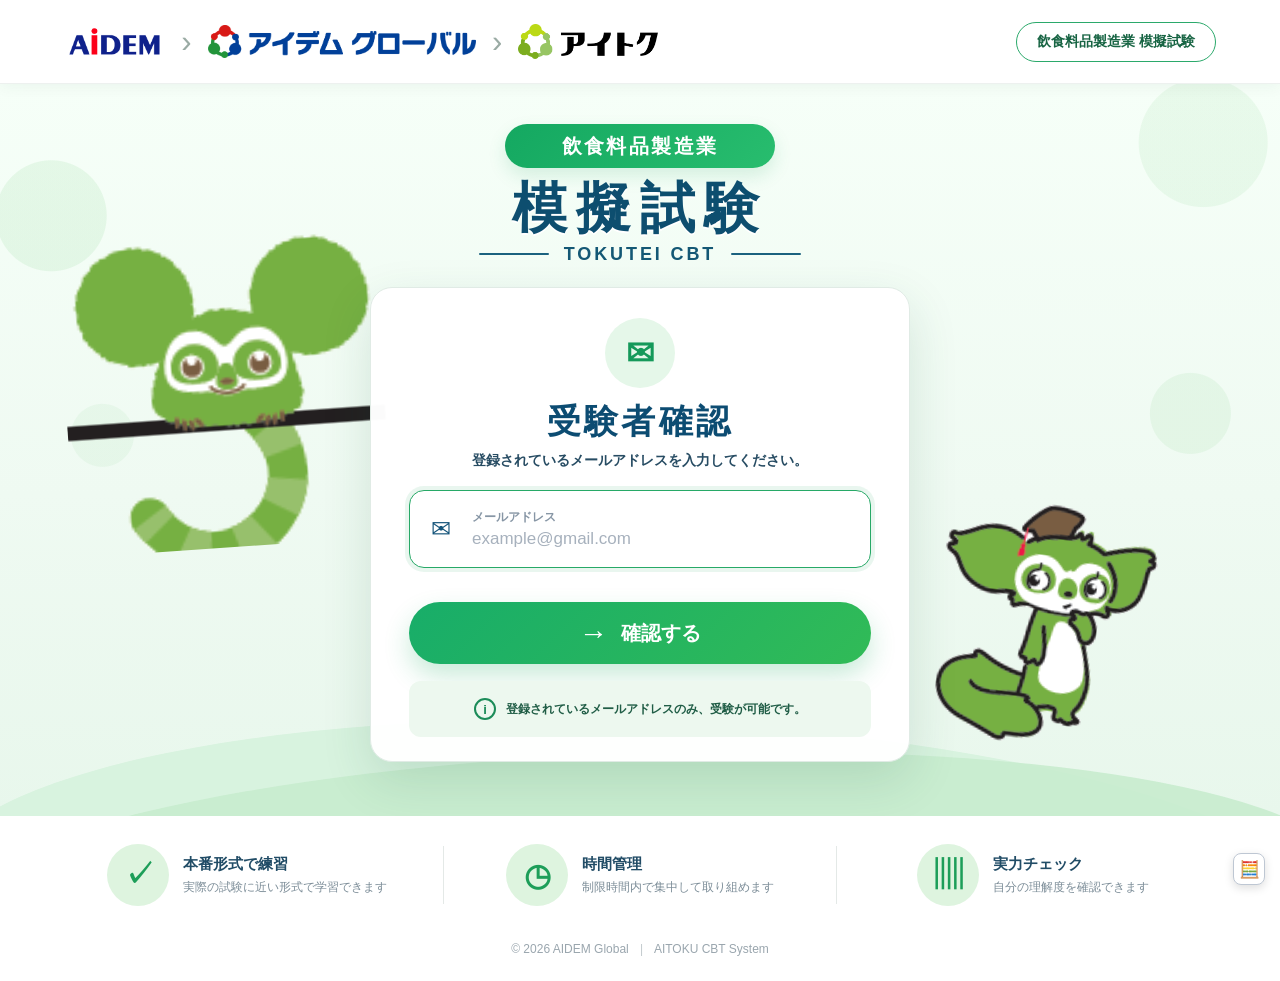
==== commit afb71e82: "Add files via upload" ====
--- a/index.html
+++ b/index.html
@@ -1,44 +1,23 @@
 <!DOCTYPE html>
 <html lang="ja">
-
 <head>
   <meta charset="UTF-8">
+  <meta name="viewport" content="width=device-width, initial-scale=1.0">
+  <title>飲食料品製造業 模擬試験</title>
 
-  <meta
-    name="viewport"
-    content="width=device-width, initial-scale=1.0"
-  >
-
-  <title>
-    飲食料品製造業 模擬試験
-  </title>
-
-  <link
-    rel="stylesheet"
-    href="style.css"
-  >
+  <link rel="stylesheet" href="style.css">
+  <link rel="stylesheet" href="student-login.css">
 </head>
 
 <body class="student-page">
 
   <div id="app"></div>
-<footer class="student-footer">
 
-  <div class="student-footer-line"></div>
-
-  <p class="student-footer-main">
-    本番を想定した模擬試験で、実践力を身につけよう。
-  </p>
-
-  <p class="student-footer-sub">
-    繰り返し練習して、自信を持って本番へ。
-  </p>
-
-</footer>
   <button
     id="calcFab"
     class="calc-fab"
     title="電卓"
+    aria-label="電卓"
   >
     🧮
   </button>
@@ -47,15 +26,9 @@
     id="calculator"
     class="calculator hidden"
   >
-
     <div class="calc-head">
-
       <span>電卓</span>
-
-      <button id="calcClose">
-        ×
-      </button>
-
+      <button id="calcClose" type="button">×</button>
     </div>
 
     <input
@@ -66,7 +39,6 @@
     >
 
     <div class="calc-grid">
-
       <button data-calc="C">C</button>
       <button data-calc="DEL">⌫</button>
       <button data-calc="%">%</button>
@@ -87,18 +59,10 @@
       <button data-calc="3">3</button>
       <button data-calc="+">+</button>
 
-      <button
-        data-calc="0"
-        class="wide"
-      >
-        0
-      </button>
-
+      <button data-calc="0" class="wide">0</button>
       <button data-calc=".">.</button>
       <button data-calc="=">=</button>
-
     </div>
-
   </div>
 
   <script src="config.js"></script>
--- a/style.css
+++ b/style.css
@@ -1,1205 +1,98 @@
 *{box-sizing:border-box}
+:root{--navy:#172033;--blue:#2463eb;--light:#f3f6fb;--border:#dce2ea;--text:#1d2735;--muted:#687386;--green:#1f9d62;--yellow:#f0b429;--red:#c53945}
+body{margin:0;background:var(--light);color:var(--text);font-family:Arial,"Noto Sans JP",sans-serif}
+button,input,select,textarea{font:inherit}.hidden{display:none!important}
+.topbar{height:64px;background:var(--navy);color:#fff;display:flex;align-items:center;padding:0 22px;gap:18px;position:sticky;top:0;z-index:10}
+.brand{font-weight:800;white-space:nowrap}.top-title{flex:1;color:#d9e1ef}.timer{background:#fff;color:var(--navy);font-weight:800;padding:8px 12px;border-radius:6px;min-width:85px;text-align:center}
+.page{max-width:1180px;margin:auto;padding:28px 18px}.hero,.panel{background:#fff;border:1px solid var(--border);border-radius:12px;padding:24px;margin-bottom:18px}
+.hero h1{margin:0 0 8px;font-size:28px}.hero p{margin:0;color:var(--muted)}
+.exam-list{display:grid;grid-template-columns:repeat(auto-fit,minmax(240px,1fr));gap:16px}
+.exam-card{background:#fff;border:1px solid var(--border);border-radius:10px;padding:20px}.exam-card h2{font-size:19px;margin:0 0 8px}
+.meta{color:var(--muted);font-size:13px;line-height:1.8;margin-bottom:14px}
+.primary{background:var(--blue);border:1px solid var(--blue);color:#fff}.secondary{background:#fff;border:1px solid var(--border);color:var(--text)}
+.danger{background:var(--red);border:1px solid var(--red);color:#fff}.btn{padding:10px 15px;border-radius:7px;cursor:pointer;font-weight:700}.full{width:100%}
+.form-card{max-width:580px;margin:30px auto;background:#fff;border:1px solid var(--border);border-radius:12px;padding:28px}
+.field{margin:14px 0}.field label{display:block;font-weight:700;margin-bottom:7px}.field input,.field select,.field textarea{width:100%;padding:11px;border:1px solid var(--border);border-radius:6px;background:#fff}
+.rules{background:#f8fafc;border:1px solid var(--border);padding:14px;border-radius:7px;color:var(--muted);font-size:13px;line-height:1.8;margin:18px 0}
+.exam-layout{display:grid;grid-template-columns:250px minmax(0,1fr);min-height:calc(100vh - 64px)}
+.sidebar{background:#fff;border-right:1px solid var(--border);padding:17px;display:flex;flex-direction:column;gap:15px}
+.student-box{border-bottom:1px solid var(--border);padding-bottom:12px}.student-box small{color:var(--muted)}
+.question-grid{display:grid;grid-template-columns:repeat(5,1fr);gap:6px;max-height:430px;overflow:auto}
+.q-btn{height:34px;border:1px solid var(--border);background:#fff;border-radius:4px;cursor:pointer;font-weight:700}
+.q-btn.current{background:var(--blue);border-color:var(--blue);color:#fff}.q-btn.answered{background:#e9f7ef;border-color:#91d4b2;color:#17724a}.q-btn.marked{box-shadow:inset 0 -4px 0 var(--yellow)}
+.legend{font-size:11px;color:var(--muted);line-height:1.8}.submit{margin-top:auto;background:var(--red);color:#fff;border:0;padding:12px;border-radius:7px;cursor:pointer;font-weight:700}
+.exam-main{padding:26px 4vw;max-width:1050px;width:100%;margin:auto}.q-head{display:flex;justify-content:space-between;gap:10px;align-items:center;margin-bottom:12px}
+.badge{font-size:11px;background:#e8efff;color:var(--blue);padding:5px 8px;border-radius:4px;font-weight:800}
+.mark{background:#fff;border:1px solid var(--border);padding:8px 12px;border-radius:6px;cursor:pointer}.mark.active{background:#fff5d8;border-color:var(--yellow)}
+.q-card{background:#fff;border:1px solid var(--border);border-radius:10px;padding:30px;min-height:430px}.question{font-size:20px;line-height:1.8;font-weight:600;white-space:pre-wrap;margin-bottom:25px}
+.choice{display:flex;gap:12px;padding:15px;border:1px solid var(--border);border-radius:7px;margin:10px 0;cursor:pointer;background:#fff}
+.choice.selected{border:2px solid var(--blue);background:#f3f7ff;padding:14px}.letter{width:30px;height:30px;border:1px solid #b9c1ce;border-radius:50%;display:grid;place-items:center;font-weight:700;flex:none}.selected .letter{background:var(--blue);border-color:var(--blue);color:#fff}
+.nav{display:flex;justify-content:space-between;margin-top:18px}.nav button{padding:10px 18px;border-radius:6px;cursor:pointer;font-weight:700}
+.result-wrap{max-width:900px;margin:30px auto;background:#fff;border:1px solid var(--border);border-radius:12px;padding:26px}
+.score{font-size:60px;font-weight:900;text-align:center;color:var(--blue)}.pass{text-align:center;font-size:20px;font-weight:800;color:var(--green)}.fail{text-align:center;font-size:20px;font-weight:800;color:var(--red)}
+.summary-grid{display:grid;grid-template-columns:repeat(auto-fit,minmax(150px,1fr));gap:10px;margin:20px 0}.summary-card{background:#f8fafc;border:1px solid var(--border);padding:13px;border-radius:8px}.summary-card b{display:block;font-size:20px;margin-top:5px}
+.note{color:var(--muted);font-size:12px;margin-top:12px}
+.calc-fab{position:fixed;right:15px;bottom:15px;width:32px;height:32px;border-radius:8px;border:1px solid #bec7d3;background:#fff;box-shadow:0 3px 10px #0002;cursor:pointer;z-index:50;font-size:17px;padding:0}
+.calculator{position:fixed;right:15px;bottom:56px;width:190px;background:#fff;border:1px solid #c7ced8;border-radius:9px;box-shadow:0 12px 32px #0003;z-index:49;overflow:hidden}
+.calc-head{height:34px;background:var(--navy);color:#fff;display:flex;align-items:center;justify-content:space-between;padding:0 9px;font-size:12px}.calc-head button{border:0;background:none;color:#fff;font-size:18px;cursor:pointer}
+.calc-display{width:100%;border:0;border-bottom:1px solid var(--border);padding:10px;text-align:right;font-size:20px;background:#f8fafc}.calc-grid{display:grid;grid-template-columns:repeat(4,1fr);gap:4px;padding:6px}.calc-grid button{height:34px;border:1px solid var(--border);background:#f8fafc;border-radius:4px;cursor:pointer;font-size:12px}.calc-grid .wide{grid-column:span 2}
+.admin-tabs{display:flex;gap:8px;flex-wrap:wrap;margin-bottom:16px}.admin-tabs button.active{background:var(--blue);color:#fff;border-color:var(--blue)}
+.toolbar{display:flex;gap:10px;flex-wrap:wrap;margin:12px 0}.toolbar input,.toolbar select{padding:10px;border:1px solid var(--border);border-radius:6px;background:#fff}
+.table-wrap{overflow:auto}.data-table{width:100%;border-collapse:collapse;font-size:13px}.data-table th,.data-table td{padding:10px;border-bottom:1px solid var(--border);text-align:left;white-space:nowrap}.data-table th{background:#f8fafc}
+.cat-mini{font-size:12px;color:var(--muted);line-height:1.6}.weak{color:var(--red);font-weight:700}.good{color:var(--green);font-weight:700}
+.code-help{background:#f8fafc;border:1px solid var(--border);padding:12px;border-radius:7px;font-size:12px;white-space:pre-wrap}
+@media(max-width:760px){.exam-layout{grid-template-columns:1fr}.sidebar{border-right:0;border-bottom:1px solid var(--border);padding:10px}.student-box,.legend{display:none}.question-grid{grid-template-columns:repeat(11,34px);max-height:none;overflow-x:auto}.exam-main{padding:15px}.q-card{padding:20px;min-height:360px}.top-title{display:none}.brand{font-size:13px}}
 
-:root{
-  --navy:#18314f;
-  --blue:#2674d9;
-  --mint:#eaf7f1;
-  --mint2:#f5fbf8;
-  --green:#16865c;
-  --light:#f4f7f8;
-  --border:#dfe7e5;
-  --text:#253342;
-  --muted:#72808e;
-  --yellow:#e9ad31;
-  --red:#c64b57;
-  --white:#fff;
-  --shadow:0 14px 38px rgba(31,58,72,.09);
+/* ===== AIDEM / アイデムグローバル / TEAM アイトク Branding ===== */
+.brandbar{
+  min-height:78px;background:#fff;border-bottom:1px solid var(--border);
+  display:flex;align-items:center;gap:18px;padding:10px 22px;position:sticky;top:0;z-index:20;
+  box-shadow:0 2px 10px rgba(23,32,51,.06)
+}
+.brand-logos{display:flex;align-items:center;gap:10px;min-width:0}
+.brand-logo{display:block;object-fit:contain}
+.brand-logo.aidem{width:105px;height:40px}
+.brand-logo.global{width:190px;height:42px}
+.brand-logo.aitoku{width:100px;height:32px}
+.brand-sep{font-size:24px;color:#a2acba;font-weight:300}
+.team-brand{display:flex;align-items:center;gap:6px;border-left:1px solid #e4e8ee;padding-left:10px}
+.team-label{font-size:10px;font-weight:800;letter-spacing:.12em;color:#687386}
+.brand-title{flex:1;text-align:right;font-weight:800;color:#263246;font-size:16px}
+.brandbar .timer{background:var(--navy);color:#fff}
+
+.exam-card{position:relative;overflow:hidden}
+.exam-card-visual{height:105px;margin:-8px -8px 12px;display:flex;align-items:center;justify-content:center;background:#fbfcf8;border-radius:8px}
+.exam-mascot{max-height:98px;max-width:92%;object-fit:contain}
+.sidebar-mascot{text-align:center;margin-top:auto}
+.sidebar-mascot img{max-width:105px;max-height:90px;object-fit:contain;opacity:.92}
+.result-wrap{position:relative;overflow:hidden}
+.result-mascot{position:absolute;right:18px;top:15px;width:95px;height:85px;display:flex;align-items:center;justify-content:center;opacity:.9}
+.result-mascot img{max-width:100%;max-height:100%;object-fit:contain}
+.admin-logout{max-width:1180px;margin:12px auto -10px;padding:0 18px;text-align:right}
+
+@media(max-width:900px){
+  .brandbar{padding:8px 12px;gap:8px;flex-wrap:wrap}
+  .brand-logo.aidem{width:76px;height:30px}
+  .brand-logo.global{width:125px;height:31px}
+  .brand-logo.aitoku{width:72px;height:25px}
+  .brand-sep{font-size:18px}
+  .brand-title{width:100%;text-align:left;font-size:13px}
+}
+@media(max-width:560px){
+  .brand-logo.global{width:105px}
+  .brand-logo.aidem{width:66px}
+  .team-label,.brand-sep{display:none}
+  .team-brand{padding-left:5px}
+  .brand-logo.aitoku{width:62px}
 }
 
-html{
-  min-height:100%;
+/* Final brand adjustments: exact supplied assets, no TEAM text */
+.team-brand{border-left:1px solid #e4e8ee;padding-left:10px;display:flex;align-items:center}
+.team-label{display:none!important}
+.brand-logo.global{width:210px;height:46px;object-fit:contain}
+.brand-logo.aitoku{width:135px;height:42px;object-fit:contain}
+.brand-logo.aidem{object-fit:contain}
+@media(max-width:700px){
+ .brand-logo.global{width:135px;height:32px}
+ .brand-logo.aitoku{width:88px;height:30px}
 }
-
-body{
-  margin:0;
-  min-height:100vh;
-  background:linear-gradient(
-    180deg,
-    #f7fbf9 0,
-    #f3f6f8 46%,
-    #eef4f3 100%
-  );
-  color:var(--text);
-  font-family:Arial,"Noto Sans JP",sans-serif;
-}
-
-button,
-input,
-select,
-textarea{
-  font:inherit;
-}
-
-.hidden{
-  display:none!important;
-}
-
-/* =========================
-   BUTTON
-========================= */
-
-button{
-  transition:.18s ease;
-}
-
-.btn{
-  padding:10px 16px;
-  border-radius:10px;
-  cursor:pointer;
-  font-weight:800;
-}
-
-.btn:hover:not(:disabled){
-  transform:translateY(-1px);
-}
-
-.btn:disabled{
-  opacity:.55;
-  cursor:not-allowed;
-}
-
-.primary{
-  background:var(--green);
-  border:1px solid var(--green);
-  color:#fff;
-}
-
-.secondary{
-  background:#fff;
-  border:1px solid var(--border);
-  color:var(--text);
-}
-
-.danger{
-  background:var(--red);
-  border:1px solid var(--red);
-  color:#fff;
-}
-
-.full{
-  width:100%;
-}
-
-/* =========================
-   HEADER / LOGO
-========================= */
-
-.brandbar{
-  min-height:78px;
-  background:rgba(255,255,255,.96);
-  border-bottom:1px solid var(--border);
-  display:flex;
-  align-items:center;
-  gap:18px;
-  padding:10px 26px;
-  position:sticky;
-  top:0;
-  z-index:20;
-  box-shadow:0 3px 18px rgba(23,49,63,.06);
-  backdrop-filter:blur(10px);
-}
-
-.brand-logos{
-  display:flex;
-  align-items:center;
-  gap:12px;
-  min-width:0;
-}
-
-.brand-logo{
-  display:block;
-  object-fit:contain;
-}
-
-.brand-logo.aidem{
-  width:100px;
-  height:38px;
-}
-
-.brand-logo.global{
-  width:200px;
-  height:44px;
-}
-
-.brand-logo.aitoku{
-  width:126px;
-  height:40px;
-}
-
-.brand-sep{
-  font-size:22px;
-  color:#b4bfbd;
-}
-
-.brand-title{
-  flex:1;
-  text-align:right;
-  font-weight:800;
-  color:#35465a;
-  font-size:15px;
-}
-
-.timer{
-  background:var(--navy);
-  color:#fff;
-  font-weight:900;
-  padding:9px 14px;
-  border-radius:10px;
-  min-width:88px;
-  text-align:center;
-  letter-spacing:.05em;
-  box-shadow:0 5px 14px rgba(24,49,79,.16);
-}
-
-/* =========================
-   COMMON PAGE
-========================= */
-
-.page{
-  max-width:1180px;
-  margin:auto;
-  padding:30px 20px;
-}
-
-.hero{
-  position:relative;
-  overflow:hidden;
-  background:linear-gradient(135deg,#fff 0,#f4fbf7 100%);
-  border:1px solid var(--border);
-  border-radius:20px;
-  padding:28px 30px;
-  margin-bottom:20px;
-  box-shadow:var(--shadow);
-}
-
-.hero:after{
-  content:"";
-  position:absolute;
-  width:180px;
-  height:180px;
-  border-radius:50%;
-  right:-70px;
-  top:-95px;
-  background:#dff3e8;
-}
-
-.hero h1{
-  position:relative;
-  z-index:1;
-  margin:0 0 8px;
-  font-size:28px;
-  color:var(--navy);
-}
-
-.hero p{
-  position:relative;
-  z-index:1;
-  margin:0;
-  color:var(--muted);
-}
-
-.panel{
-  background:#fff;
-  border:1px solid var(--border);
-  border-radius:16px;
-  padding:22px;
-  margin-bottom:18px;
-  box-shadow:0 8px 25px rgba(31,58,72,.05);
-}
-
-/* =========================
-   FORM
-========================= */
-
-.form-card{
-  position:relative;
-  max-width:610px;
-  margin:32px auto;
-  background:rgba(255,255,255,.98);
-  border:1px solid var(--border);
-  border-radius:22px;
-  padding:30px;
-  box-shadow:var(--shadow);
-  overflow:hidden;
-}
-
-.form-card h2,
-.form-card h3{
-  color:var(--navy);
-}
-
-.field{
-  margin:15px 0;
-}
-
-.field label{
-  display:block;
-  font-weight:800;
-  margin-bottom:8px;
-}
-
-.field input,
-.field select,
-.field textarea{
-  width:100%;
-  padding:12px 13px;
-  border:1px solid #d6e1df;
-  border-radius:10px;
-  background:#fff;
-  outline:none;
-}
-
-.field input:focus,
-.field select:focus,
-.field textarea:focus{
-  border-color:#7ebba1;
-  box-shadow:0 0 0 3px rgba(22,134,92,.09);
-}
-
-/* =========================
-   STUDENT LOGIN
-========================= */
-
-.login-card{
-  padding-top:115px;
-}
-
-.login-card h2{
-  text-align:center;
-  margin-top:0;
-}
-
-.login-guide{
-  text-align:center;
-  color:var(--muted);
-}
-
-.login-main-character{
-  position:absolute;
-  top:12px;
-  left:50%;
-  transform:translateX(-50%);
-  height:100px;
-  display:flex;
-  align-items:flex-end;
-  justify-content:center;
-}
-
-.login-main-character img{
-  max-height:94px;
-  max-width:150px;
-  object-fit:contain;
-}
-
-.login-deco{
-  position:absolute;
-  max-width:90px;
-  max-height:95px;
-  object-fit:contain;
-  opacity:.95;
-}
-
-.login-deco-left{
-  left:-16px;
-  bottom:18px;
-}
-
-.login-deco-right{
-  right:-15px;
-  bottom:18px;
-}
-
-/* =========================
-   STUDENT INFORMATION
-========================= */
-
-.student-info{
-  display:grid;
-  grid-template-columns:1.4fr 1fr 1fr;
-  gap:10px;
-}
-
-.student-info>div{
-  background:var(--mint2);
-  border:1px solid #dcece5;
-  border-radius:12px;
-  padding:13px;
-}
-
-.student-info br{
-  display:none;
-}
-
-.student-info small,
-.student-box small{
-  color:var(--muted);
-}
-
-/* =========================
-   EXAM LIST
-========================= */
-
-.exam-list{
-  display:grid;
-  grid-template-columns:repeat(
-    auto-fit,
-    minmax(245px,1fr)
-  );
-  gap:18px;
-}
-
-.exam-card{
-  position:relative;
-  overflow:hidden;
-  background:#fff;
-  border:1px solid var(--border);
-  border-radius:18px;
-  padding:17px;
-  box-shadow:0 8px 25px rgba(31,58,72,.06);
-  transition:.2s ease;
-}
-
-.exam-card:hover{
-  transform:translateY(-3px);
-  box-shadow:var(--shadow);
-}
-
-.exam-card-visual{
-  height:125px;
-  margin:-4px -4px 15px;
-  display:flex;
-  align-items:center;
-  justify-content:center;
-  background:linear-gradient(
-    145deg,
-    #f4fbf7,
-    #fff
-  );
-  border:1px solid #edf3f0;
-  border-radius:14px;
-}
-
-.exam-mascot{
-  max-height:115px;
-  max-width:90%;
-  object-fit:contain;
-}
-
-.exam-card h2{
-  font-size:19px;
-  margin:0 0 9px;
-  color:var(--navy);
-}
-
-.meta{
-  color:var(--muted);
-  font-size:13px;
-  line-height:1.8;
-  margin-bottom:15px;
-}
-
-.rules{
-  background:var(--mint2);
-  border:1px solid #dcece5;
-  padding:15px;
-  border-radius:12px;
-  color:#5d6d72;
-  font-size:13px;
-  line-height:1.9;
-  margin:18px 0;
-}
-
-/* =========================
-   CBT EXAM
-========================= */
-
-.exam-layout{
-  display:grid;
-  grid-template-columns:260px minmax(0,1fr);
-  min-height:calc(100vh - 78px);
-}
-
-.sidebar{
-  background:rgba(255,255,255,.96);
-  border-right:1px solid var(--border);
-  padding:18px;
-  display:flex;
-  flex-direction:column;
-  gap:15px;
-}
-
-.student-box{
-  border-bottom:1px solid var(--border);
-  padding-bottom:13px;
-}
-
-.question-grid{
-  display:grid;
-  grid-template-columns:repeat(5,1fr);
-  gap:7px;
-  max-height:390px;
-  overflow:auto;
-}
-
-.q-btn{
-  height:35px;
-  border:1px solid var(--border);
-  background:#fff;
-  border-radius:8px;
-  cursor:pointer;
-  font-weight:800;
-}
-
-.q-btn.current{
-  background:var(--navy);
-  border-color:var(--navy);
-  color:#fff;
-}
-
-.q-btn.answered{
-  background:#e8f6ef;
-  border-color:#9ed3bc;
-  color:#14744f;
-}
-
-.q-btn.marked{
-  box-shadow:inset 0 -4px 0 var(--yellow);
-}
-
-.legend{
-  font-size:11px;
-  color:var(--muted);
-  line-height:1.8;
-}
-
-.sidebar-mascot{
-  text-align:center;
-  margin-top:auto;
-  min-height:92px;
-}
-
-.sidebar-mascot img{
-  max-width:120px;
-  max-height:100px;
-  object-fit:contain;
-}
-
-.submit{
-  background:#fff0f1;
-  color:#a93945;
-  border:1px solid #efc4c8;
-  padding:12px;
-  border-radius:10px;
-  cursor:pointer;
-  font-weight:800;
-}
-
-.exam-main{
-  padding:28px 4vw;
-  max-width:1050px;
-  width:100%;
-  margin:auto;
-}
-
-.q-head{
-  display:flex;
-  justify-content:space-between;
-  gap:10px;
-  align-items:center;
-  margin-bottom:13px;
-}
-
-.badge{
-  font-size:11px;
-  background:#eaf2ff;
-  color:#2765b5;
-  padding:6px 9px;
-  border-radius:7px;
-  font-weight:800;
-}
-
-.mark{
-  background:#fff;
-  border:1px solid var(--border);
-  padding:8px 12px;
-  border-radius:9px;
-  cursor:pointer;
-}
-
-.mark.active{
-  background:#fff7df;
-  border-color:#e9bd58;
-}
-
-.q-card{
-  background:#fff;
-  border:1px solid var(--border);
-  border-radius:18px;
-  padding:32px;
-  min-height:430px;
-  box-shadow:0 10px 28px rgba(31,58,72,.05);
-}
-
-.question{
-  font-size:20px;
-  line-height:1.8;
-  font-weight:700;
-  white-space:pre-wrap;
-  margin-bottom:25px;
-}
-
-.choice{
-  display:flex;
-  align-items:center;
-  gap:13px;
-  padding:15px;
-  border:1px solid var(--border);
-  border-radius:12px;
-  margin:10px 0;
-  cursor:pointer;
-  background:#fff;
-  transition:.15s;
-}
-
-.choice:hover{
-  border-color:#9cc9b6;
-  background:#fbfefc;
-}
-
-.choice.selected{
-  border:2px solid var(--green);
-  background:#f0faf5;
-  padding:14px;
-}
-
-.letter{
-  width:31px;
-  height:31px;
-  border:1px solid #b9c6c3;
-  border-radius:50%;
-  display:grid;
-  place-items:center;
-  font-weight:800;
-  flex:none;
-}
-
-.selected .letter{
-  background:var(--green);
-  border-color:var(--green);
-  color:#fff;
-}
-
-.nav{
-  display:flex;
-  justify-content:space-between;
-  margin-top:18px;
-}
-
-.nav button{
-  padding:10px 18px;
-  border-radius:10px;
-  cursor:pointer;
-  font-weight:800;
-}
-
-/* =========================
-   RESULT
-========================= */
-
-.result-wrap{
-  position:relative;
-  overflow:hidden;
-  max-width:900px;
-  margin:32px auto;
-  background:#fff;
-  border:1px solid var(--border);
-  border-radius:22px;
-  padding:30px;
-  box-shadow:var(--shadow);
-}
-
-.result-mascot{
-  position:absolute;
-  right:22px;
-  top:18px;
-  width:110px;
-  height:100px;
-  display:flex;
-  align-items:center;
-  justify-content:center;
-}
-
-.result-mascot img{
-  max-width:100%;
-  max-height:100%;
-  object-fit:contain;
-}
-
-.score{
-  font-size:62px;
-  font-weight:900;
-  text-align:center;
-  color:var(--navy);
-}
-
-.pass{
-  text-align:center;
-  font-size:21px;
-  font-weight:900;
-  color:var(--green);
-}
-
-.fail{
-  text-align:center;
-  font-size:21px;
-  font-weight:900;
-  color:var(--red);
-}
-
-.summary-grid{
-  display:grid;
-  grid-template-columns:repeat(
-    auto-fit,
-    minmax(150px,1fr)
-  );
-  gap:11px;
-  margin:22px 0;
-}
-
-.summary-card{
-  background:var(--mint2);
-  border:1px solid #dcece5;
-  padding:14px;
-  border-radius:12px;
-}
-
-.summary-card b{
-  display:block;
-  font-size:20px;
-  margin-top:5px;
-}
-
-.note{
-  color:var(--muted);
-  font-size:12px;
-  margin-top:12px;
-}
-
-/* =========================
-   CALCULATOR
-========================= */
-
-.calc-fab{
-  position:fixed;
-  right:15px;
-  bottom:15px;
-  width:34px;
-  height:34px;
-  border-radius:9px;
-  border:1px solid #c7d3d0;
-  background:#fff;
-  box-shadow:0 4px 14px #0002;
-  cursor:pointer;
-  z-index:50;
-  font-size:17px;
-  padding:0;
-}
-
-.calculator{
-  position:fixed;
-  right:15px;
-  bottom:58px;
-  width:190px;
-  background:#fff;
-  border:1px solid #cbd5d3;
-  border-radius:10px;
-  box-shadow:0 12px 32px #0003;
-  z-index:49;
-  overflow:hidden;
-}
-
-.calc-head{
-  height:34px;
-  background:var(--navy);
-  color:#fff;
-  display:flex;
-  align-items:center;
-  justify-content:space-between;
-  padding:0 9px;
-  font-size:12px;
-}
-
-.calc-head button{
-  border:0;
-  background:none;
-  color:#fff;
-  font-size:18px;
-  cursor:pointer;
-}
-
-.calc-display{
-  width:100%;
-  border:0;
-  border-bottom:1px solid var(--border);
-  padding:10px;
-  text-align:right;
-  font-size:20px;
-  background:#f8faf9;
-}
-
-.calc-grid{
-  display:grid;
-  grid-template-columns:repeat(4,1fr);
-  gap:4px;
-  padding:6px;
-}
-
-.calc-grid button{
-  height:34px;
-  border:1px solid var(--border);
-  background:#f8faf9;
-  border-radius:5px;
-  cursor:pointer;
-  font-size:12px;
-}
-
-.calc-grid .wide{
-  grid-column:span 2;
-}
-
-/* =========================
-   ADMIN
-========================= */
-
-.admin-page{
-  background:#f3f6f7;
-}
-
-.admin-logout{
-  max-width:1180px;
-  margin:14px auto -10px;
-  padding:0 20px;
-  text-align:right;
-}
-
-.admin-tabs{
-  display:flex;
-  gap:8px;
-  flex-wrap:wrap;
-  margin-bottom:17px;
-  background:#fff;
-  border:1px solid var(--border);
-  border-radius:14px;
-  padding:8px;
-  box-shadow:0 6px 18px rgba(31,58,72,.04);
-}
-
-.admin-tabs button{
-  border-radius:9px;
-}
-
-.admin-tabs button.active{
-  background:var(--navy);
-  color:#fff;
-  border-color:var(--navy);
-}
-
-.toolbar{
-  display:flex;
-  gap:10px;
-  flex-wrap:wrap;
-  margin:14px 0;
-}
-
-.toolbar input,
-.toolbar select{
-  padding:10px 12px;
-  border:1px solid var(--border);
-  border-radius:9px;
-  background:#fff;
-}
-
-.table-wrap{
-  overflow:auto;
-  border:1px solid var(--border);
-  border-radius:12px;
-}
-
-.data-table{
-  width:100%;
-  border-collapse:collapse;
-  font-size:13px;
-  background:#fff;
-}
-
-.data-table th,
-.data-table td{
-  padding:11px 12px;
-  border-bottom:1px solid #e8eeec;
-  text-align:left;
-  white-space:nowrap;
-  vertical-align:top;
-}
-
-.data-table th{
-  background:#f3f8f6;
-  color:#40545d;
-  font-size:12px;
-}
-
-.data-table tbody tr:hover{
-  background:#fbfdfc;
-}
-
-.cat-mini{
-  font-size:12px;
-  color:var(--muted);
-  line-height:1.65;
-}
-
-.weak{
-  color:var(--red);
-  font-weight:800;
-}
-
-.good{
-  color:var(--green);
-  font-weight:800;
-}
-
-.code-help{
-  background:#f7faf9;
-  border:1px solid var(--border);
-  padding:14px;
-  border-radius:11px;
-  font-size:12px;
-  white-space:pre-wrap;
-}
-
-/* =========================
-   ADMIN LOGIN
-========================= */
-
-.admin-login-shell{
-  max-width:960px;
-  margin:34px auto;
-  padding:0 18px;
-  display:grid;
-  grid-template-columns:1fr 1.05fr;
-  gap:22px;
-  align-items:center;
-}
-
-.admin-login-art{
-  min-height:370px;
-  border-radius:24px;
-  background:linear-gradient(
-    145deg,
-    #eaf7f1,
-    #f8fcfa
-  );
-  border:1px solid #dcece5;
-  display:flex;
-  align-items:center;
-  justify-content:center;
-  position:relative;
-  overflow:hidden;
-}
-
-.admin-login-art:before{
-  content:"管理画面";
-  position:absolute;
-  top:28px;
-  left:30px;
-  color:var(--navy);
-  font-size:26px;
-  font-weight:900;
-}
-
-.admin-login-art img{
-  max-width:220px;
-  max-height:230px;
-  object-fit:contain;
-  margin-top:45px;
-}
-
-.admin-login-shell .form-card{
-  margin:0;
-  width:100%;
-}
-
-.admin-kicker{
-  color:var(--green);
-  font-weight:900;
-  font-size:12px;
-  letter-spacing:.08em;
-}
-
-/* =========================
-   ADMIN DASHBOARD
-========================= */
-
-.admin-dashboard-head{
-  display:flex;
-  align-items:center;
-  justify-content:space-between;
-  gap:20px;
-  background:linear-gradient(
-    135deg,
-    #fff,
-    #f2faf6
-  );
-  border:1px solid var(--border);
-  border-radius:18px;
-  padding:18px 22px;
-  margin-bottom:16px;
-}
-
-.admin-dashboard-head h1{
-  font-size:22px;
-  margin:0;
-  color:var(--navy);
-}
-
-.admin-dashboard-head p{
-  margin:5px 0 0;
-  color:var(--muted);
-  font-size:13px;
-}
-
-.admin-dashboard-head img{
-  max-width:95px;
-  max-height:75px;
-  object-fit:contain;
-}
-
-/* =========================
-   RESPONSIVE
-========================= */
-
-@media(max-width:820px){
-
-  .exam-layout{
-    grid-template-columns:1fr;
-  }
-
-  .sidebar{
-    border-right:0;
-    border-bottom:1px solid var(--border);
-    padding:11px;
-  }
-
-  .student-box,
-  .legend,
-  .sidebar-mascot{
-    display:none;
-  }
-
-  .question-grid{
-    grid-template-columns:repeat(11,35px);
-    max-height:none;
-    overflow-x:auto;
-  }
-
-  .exam-main{
-    padding:16px;
-  }
-
-  .q-card{
-    padding:21px;
-    min-height:360px;
-  }
-
-  .student-info{
-    grid-template-columns:1fr;
-  }
-
-  .admin-login-shell{
-    grid-template-columns:1fr;
-  }
-
-  .admin-login-art{
-    min-height:210px;
-  }
-
-  .admin-login-art img{
-    max-height:145px;
-  }
-
-  .brand-title{
-    display:none;
-  }
-}
-
-@media(max-width:600px){
-
-  .brandbar{
-    padding:8px 10px;
-    gap:6px;
-    min-height:62px;
-  }
-
-  .brand-logos{
-    gap:5px;
-  }
-
-  .brand-logo.aidem{
-    width:62px;
-    height:28px;
-  }
-
-  .brand-logo.global{
-    width:108px;
-    height:30px;
-  }
-
-  .brand-logo.aitoku{
-    width:72px;
-    height:28px;
-  }
-
-  .brand-sep{
-    font-size:15px;
-  }
-
-  .page{
-    padding:18px 12px;
-  }
-
-  .hero{
-    padding:22px 18px;
-  }
-
-  .hero h1{
-    font-size:22px;
-  }
-
-  .form-card{
-    margin:20px 12px;
-    padding:22px;
-  }
-
-  .login-card{
-    padding-top:105px;
-  }
-
-  .login-deco{
-    max-width:62px;
-  }
-
-  .q-head{
-    align-items:flex-start;
-  }
-
-  .question{
-    font-size:18px;
-  }
-
-  .result-mascot{
-    width:72px;
-    height:68px;
-  }
-
-  .score{
-    font-size:50px;
-  }
-}
-/* =====================================================
-   STUDENT PAGE - LIGHT GREEN DESIGN
-===================================================== */
-
-.student-page{
-  min-height:100vh;
-  background:
-    radial-gradient(
-      circle at 10% 20%,
-      rgba(255,255,255,.8) 0,
-      rgba(255,255,255,0) 28%
-    ),
-    radial-gradient(
-      circle at 90% 80%,
-      rgba(255,255,255,.55) 0,
-      rgba(255,255,255,0) 25%
-    ),
-    linear-gradient(
-      180deg,
-      #eaf8f1 0%,
-      #e2f5eb 48%,
-      #d9f0e4 100%
-    );
-  background-attachment:fixed;
-}
-
-/* Student header */
-.student-page .brandbar{
-  background:rgba(255,255,255,.92);
-  border-bottom:1px solid #cfe7db;
-}
-
-/* Student hero */
-.student-page .hero{
-  background:
-    linear-gradient(
-      135deg,
-      rgba(255,255,255,.97),
-      rgba(241,251,246,.96)
-    );
-
-  border:1px solid #cfe7db;
-}
-
-/* Student cards */
-.student-page .form-card,
-.student-page .exam-card,
-.student-page .panel,
-.student-page .q-card,
-.student-page .result-wrap{
-  background:rgba(255,255,255,.97);
-  border-color:#d4e9df;
-}
-
-/* Exam sidebar */
-.student-page .sidebar{
-  background:rgba(250,255,252,.96);
-  border-color:#cfe7db;
-}
-
-/* Footer / slogan */
-.student-footer{
-  max-width:900px;
-  margin:38px auto 18px;
-  padding:24px 20px;
-  text-align:center;
-  color:#355f50;
-}
-
-.student-footer-main{
-  margin:0 0 7px;
-  font-size:17px;
-  font-weight:900;
-  letter-spacing:.02em;
-}
-
-.student-footer-sub{
-  margin:0;
-  color:#6a877c;
-  font-size:13px;
-}
-
-.student-footer-line{
-  width:46px;
-  height:3px;
-  border-radius:10px;
-  background:#16865c;
-  margin:0 auto 14px;
-}
--- a/student-login.css
+++ b/student-login.css
@@ -0,0 +1,513 @@
+
+/* =========================================================
+   AIDEM TOKUTEI CBT - STUDENT LOGIN DESIGN
+   Load this file AFTER style.css
+========================================================= */
+
+.student-page{
+  margin:0;
+  min-height:100vh;
+  background:#eef9f1;
+}
+
+.student-page .brandbar{
+  min-height:84px;
+  box-sizing:border-box;
+  padding:14px clamp(20px,5vw,86px);
+  display:flex;
+  align-items:center;
+  justify-content:space-between;
+  gap:24px;
+  background:#fff;
+  border-bottom:1px solid #edf1ef;
+  box-shadow:0 3px 14px rgba(27,73,54,.05);
+  position:relative;
+  z-index:20;
+}
+
+.student-page .brand-logos{
+  display:flex;
+  align-items:center;
+  gap:16px;
+  min-width:0;
+}
+
+.student-page .brand-logo{
+  display:block;
+  object-fit:contain;
+}
+
+.student-page .brand-logo.aidem{height:38px;width:auto;}
+.student-page .brand-logo.global{height:34px;width:auto;}
+.student-page .brand-logo.aitoku{height:35px;width:auto;}
+
+.student-page .brand-sep{
+  color:#9aaba4;
+  font-size:31px;
+  line-height:1;
+  font-weight:300;
+}
+
+.student-page .brand-title{
+  flex:none;
+  padding:10px 20px;
+  border:1.5px solid #2ba96b;
+  border-radius:999px;
+  color:#176443;
+  background:#fff;
+  font-size:14px;
+  font-weight:800;
+  white-space:nowrap;
+}
+
+.cbt-login-page{
+  min-height:calc(100vh - 84px);
+  color:#153f33;
+  font-family:Arial,"Noto Sans JP","Yu Gothic",Meiryo,sans-serif;
+  background:#fff;
+}
+
+.cbt-login-stage{
+  position:relative;
+  overflow:hidden;
+  min-height:710px;
+  box-sizing:border-box;
+  padding:40px 20px 54px;
+  background:
+    radial-gradient(circle at 4% 18%, rgba(109,203,116,.12) 0 55px, transparent 56px),
+    radial-gradient(circle at 94% 8%, rgba(109,203,116,.10) 0 64px, transparent 65px),
+    radial-gradient(circle at 93% 45%, rgba(109,203,116,.10) 0 40px, transparent 41px),
+    radial-gradient(circle at 8% 48%, rgba(109,203,116,.08) 0 31px, transparent 32px),
+    linear-gradient(180deg,#f6fff8 0%,#effaf2 56%,#e8f7ec 100%);
+}
+
+.cbt-login-stage::before,
+.cbt-login-stage::after{
+  content:"";
+  position:absolute;
+  left:-5%;
+  width:110%;
+  border-radius:50% 50% 0 0 / 100% 100% 0 0;
+  pointer-events:none;
+}
+
+.cbt-login-stage::before{
+  height:185px;
+  bottom:-90px;
+  background:#d8f3df;
+  transform:rotate(2deg);
+}
+
+.cbt-login-stage::after{
+  height:145px;
+  bottom:-82px;
+  background:#c8edcf;
+  transform:rotate(-2deg);
+  opacity:.9;
+}
+
+.cbt-login-title-area{
+  position:relative;
+  z-index:5;
+  text-align:center;
+  margin:0 auto 22px;
+}
+
+.cbt-industry-label{
+  display:inline-flex;
+  align-items:center;
+  justify-content:center;
+  min-width:270px;
+  height:44px;
+  padding:0 28px;
+  box-sizing:border-box;
+  border-radius:999px;
+  background:linear-gradient(135deg,#14a861,#28bd6e);
+  color:#fff;
+  font-size:20px;
+  font-weight:900;
+  letter-spacing:.12em;
+  box-shadow:0 8px 18px rgba(25,155,91,.15);
+}
+
+.cbt-main-title{
+  margin:10px 0 4px;
+  color:#0d4e6f;
+  font-size:55px;
+  line-height:1.12;
+  font-weight:950;
+  letter-spacing:.16em;
+  text-shadow:0 2px 0 #fff;
+}
+
+.cbt-title-sub{
+  display:flex;
+  align-items:center;
+  justify-content:center;
+  gap:15px;
+  color:#145875;
+  font-size:18px;
+  font-weight:800;
+  letter-spacing:.16em;
+}
+
+.cbt-title-sub span{
+  width:70px;
+  height:2px;
+  border-radius:20px;
+  background:#1b627f;
+}
+
+.cbt-login-card{
+  position:relative;
+  z-index:8;
+  width:min(540px,calc(100% - 28px));
+  box-sizing:border-box;
+  margin:16px auto 0;
+  padding:30px 38px 24px;
+  border:1px solid #e0ebe5;
+  border-radius:22px;
+  background:rgba(255,255,255,.98);
+  box-shadow:0 18px 50px rgba(25,93,62,.14);
+  text-align:center;
+}
+
+.cbt-mail-circle{
+  width:70px;
+  height:70px;
+  margin:0 auto 12px;
+  display:flex;
+  align-items:center;
+  justify-content:center;
+  border-radius:50%;
+  background:#e5f7e9;
+  color:#15995a;
+  font-size:34px;
+  font-weight:900;
+}
+
+.cbt-login-card h2{
+  margin:0 0 10px;
+  color:#0c4c72;
+  font-size:34px;
+  line-height:1.25;
+  font-weight:950;
+  letter-spacing:.10em;
+}
+
+.cbt-login-description{
+  margin:0 0 20px;
+  color:#274c63;
+  font-size:14px;
+  font-weight:700;
+}
+
+.cbt-email-box{
+  min-height:78px;
+  box-sizing:border-box;
+  padding:10px 14px;
+  display:flex;
+  align-items:center;
+  gap:14px;
+  border:1.5px solid #bdcbd1;
+  border-radius:15px;
+  background:#fff;
+  text-align:left;
+  transition:.2s;
+}
+
+.cbt-email-box:focus-within{
+  border-color:#27a967;
+  box-shadow:0 0 0 4px rgba(39,169,103,.10);
+}
+
+.cbt-email-icon{
+  width:34px;
+  flex:none;
+  text-align:center;
+  color:#14547a;
+  font-size:24px;
+}
+
+.cbt-email-content{
+  flex:1;
+  min-width:0;
+}
+
+.cbt-email-content label{
+  display:block;
+  margin-bottom:3px;
+  color:#8796a5;
+  font-size:12px;
+  font-weight:800;
+}
+
+.cbt-email-content input{
+  width:100%;
+  box-sizing:border-box;
+  padding:0;
+  border:0;
+  outline:0;
+  background:transparent;
+  color:#243b4a;
+  font-size:17px;
+}
+
+.cbt-email-content input::placeholder{
+  color:#a7b1bd;
+}
+
+.cbt-login-message{
+  min-height:20px;
+  margin:7px 0 0;
+  text-align:left;
+  color:#c33c3c;
+  font-size:12px;
+  font-weight:700;
+}
+
+.cbt-confirm-button{
+  width:100%;
+  min-height:62px;
+  margin-top:7px;
+  border:0;
+  border-radius:999px;
+  display:flex;
+  align-items:center;
+  justify-content:center;
+  gap:13px;
+  background:linear-gradient(135deg,#18ad69,#31bb57);
+  color:#fff;
+  font-size:20px;
+  font-weight:900;
+  cursor:pointer;
+  box-shadow:0 12px 26px rgba(30,170,96,.24);
+  transition:.18s ease;
+}
+
+.cbt-confirm-button:hover{
+  transform:translateY(-1px);
+  box-shadow:0 15px 30px rgba(30,170,96,.29);
+}
+
+.cbt-confirm-button:disabled{
+  opacity:.62;
+  cursor:wait;
+  transform:none;
+}
+
+.cbt-button-arrow{
+  font-size:29px;
+  line-height:1;
+}
+
+.cbt-login-note{
+  margin-top:17px;
+  min-height:56px;
+  box-sizing:border-box;
+  padding:11px 16px;
+  display:flex;
+  align-items:center;
+  justify-content:center;
+  gap:10px;
+  border-radius:12px;
+  background:#edf8ef;
+  color:#205d46;
+  font-size:12px;
+  font-weight:700;
+}
+
+.cbt-info-icon{
+  width:22px;
+  height:22px;
+  flex:none;
+  display:inline-flex;
+  align-items:center;
+  justify-content:center;
+  border:2px solid #1c8c59;
+  border-radius:50%;
+  color:#1c8c59;
+  font-size:13px;
+  font-weight:900;
+}
+
+.cbt-mascot{
+  position:absolute;
+  z-index:6;
+  object-fit:contain;
+  pointer-events:none;
+  user-select:none;
+}
+
+.cbt-mascot-left{
+  width:330px;
+  max-height:430px;
+  left:max(18px,calc(50% - 575px));
+  top:145px;
+  transform:rotate(-4deg);
+}
+
+.cbt-mascot-right{
+  width:270px;
+  max-height:310px;
+  right:max(16px,calc(50% - 545px));
+  bottom:18px;
+  transform:rotate(7deg);
+}
+
+.cbt-login-features{
+  min-height:118px;
+  box-sizing:border-box;
+  padding:22px max(20px,calc((100% - 1130px)/2));
+  display:grid;
+  grid-template-columns:1fr auto 1fr auto 1fr;
+  align-items:center;
+  gap:24px;
+  background:#fff;
+}
+
+.cbt-feature{
+  display:flex;
+  align-items:center;
+  justify-content:center;
+  gap:14px;
+  color:#244e67;
+}
+
+.cbt-feature-icon{
+  width:62px;
+  height:62px;
+  flex:none;
+  display:flex;
+  align-items:center;
+  justify-content:center;
+  border-radius:50%;
+  background:#def4df;
+  color:#1d9e59;
+  font-size:31px;
+  font-weight:900;
+}
+
+.cbt-feature strong{
+  display:block;
+  margin-bottom:4px;
+  color:#214c66;
+  font-size:15px;
+}
+
+.cbt-feature p{
+  margin:0;
+  color:#7c8d98;
+  font-size:12px;
+  line-height:1.5;
+}
+
+.cbt-feature-divider{
+  width:1px;
+  height:58px;
+  background:#e4e9e7;
+}
+
+.cbt-login-footer{
+  padding:8px 20px 25px;
+  text-align:center;
+  color:#9aa6ae;
+  background:#fff;
+  font-size:12px;
+}
+
+.cbt-login-footer span{
+  display:inline-block;
+  margin:0 8px;
+  color:#c2c9cd;
+}
+
+@media (max-width:980px){
+  .student-page .brand-title{display:none;}
+  .cbt-mascot-left{width:250px;left:-35px;opacity:.9;}
+  .cbt-mascot-right{width:220px;right:-30px;opacity:.9;}
+  .cbt-login-card{width:min(520px,calc(100% - 38px));}
+}
+
+@media (max-width:760px){
+  .student-page .brandbar{
+    min-height:68px;
+    padding:12px 14px;
+  }
+
+  .student-page .brand-logos{gap:8px;}
+  .student-page .brand-logo.aidem{height:27px;}
+  .student-page .brand-logo.global{height:24px;}
+  .student-page .brand-logo.aitoku{height:25px;}
+  .student-page .brand-sep{font-size:20px;}
+
+  .cbt-login-page{min-height:calc(100vh - 68px);}
+  .cbt-login-stage{
+    min-height:650px;
+    padding:28px 10px 65px;
+  }
+
+  .cbt-industry-label{
+    min-width:210px;
+    height:37px;
+    padding:0 18px;
+    font-size:15px;
+  }
+
+  .cbt-main-title{
+    font-size:40px;
+    letter-spacing:.10em;
+  }
+
+  .cbt-title-sub{
+    gap:9px;
+    font-size:14px;
+  }
+
+  .cbt-title-sub span{width:44px;}
+
+  .cbt-login-card{
+    width:calc(100% - 24px);
+    padding:25px 20px 21px;
+  }
+
+  .cbt-login-card h2{font-size:27px;}
+  .cbt-mail-circle{width:58px;height:58px;font-size:27px;}
+
+  .cbt-mascot-left{
+    width:150px;
+    top:178px;
+    left:-42px;
+    opacity:.50;
+  }
+
+  .cbt-mascot-right{
+    width:145px;
+    right:-44px;
+    bottom:5px;
+    opacity:.50;
+  }
+
+  .cbt-login-features{
+    padding:20px 22px;
+    grid-template-columns:1fr;
+    gap:15px;
+  }
+
+  .cbt-feature{
+    justify-content:flex-start;
+    max-width:360px;
+    width:100%;
+    margin:auto;
+  }
+
+  .cbt-feature-divider{display:none;}
+  .cbt-feature-icon{width:52px;height:52px;font-size:25px;}
+}
+
+@media (max-width:430px){
+  .student-page .brand-logo.global{max-width:112px;}
+  .student-page .brand-logo.aitoku{max-width:88px;}
+  .cbt-login-description{font-size:13px;}
+  .cbt-confirm-button{min-height:56px;font-size:18px;}
+}
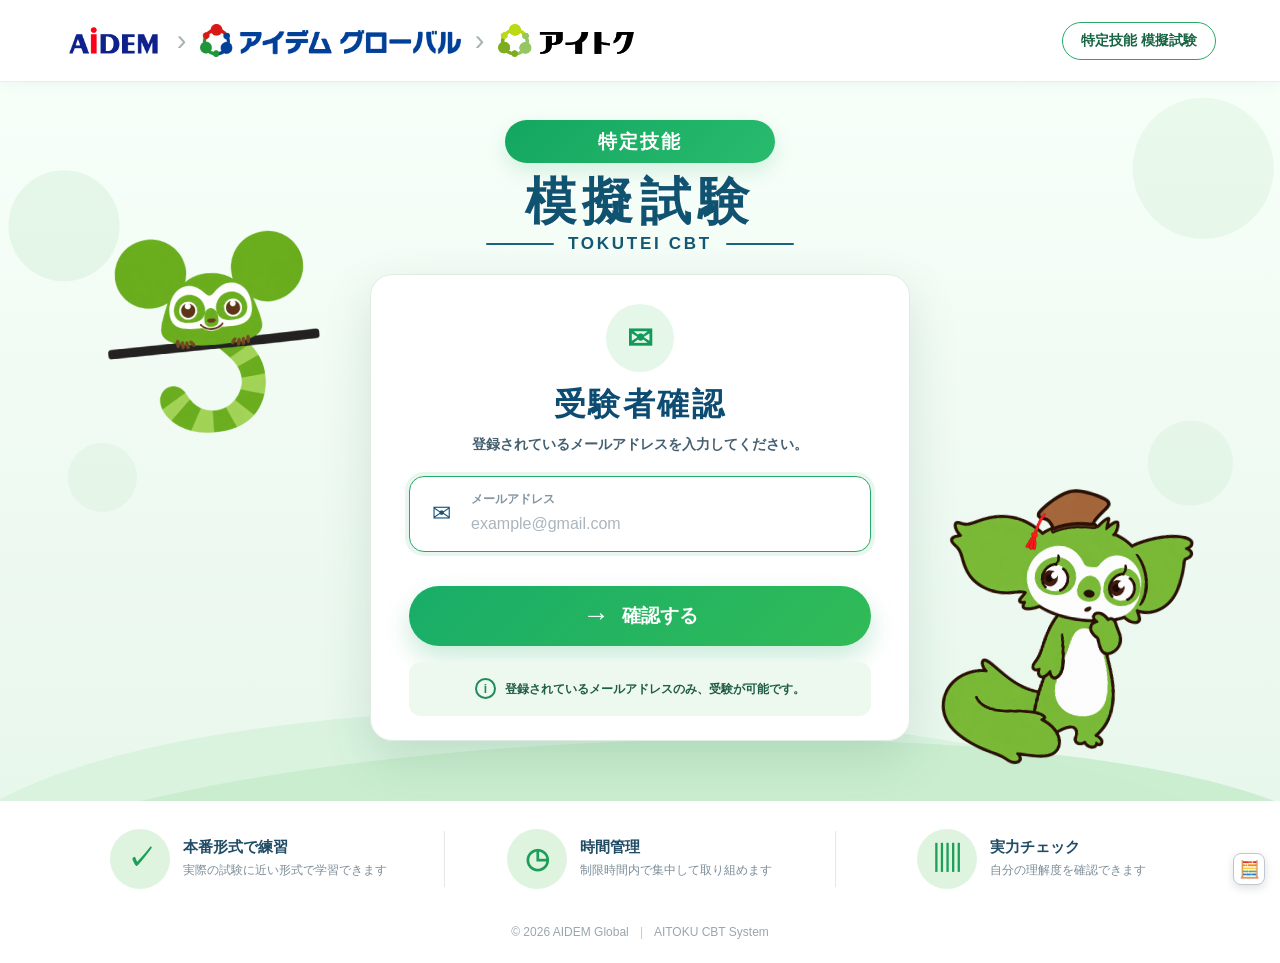
==== commit 7f19f66b: "Update index.html" ====
--- a/index.html
+++ b/index.html
@@ -3,7 +3,7 @@
 <head>
   <meta charset="UTF-8">
   <meta name="viewport" content="width=device-width, initial-scale=1.0">
-  <title>飲食料品製造業 模擬試験</title>
+  <title>特定技能 模擬試験</title>
 
   <link rel="stylesheet" href="style.css">
   <link rel="stylesheet" href="student-login.css">
--- a/student-login.css
+++ b/student-login.css
@@ -1,513 +1,1507 @@
-
-/* =========================================================
-   AIDEM TOKUTEI CBT - STUDENT LOGIN DESIGN
-   Load this file AFTER style.css
-========================================================= */
-
-.student-page{
-  margin:0;
-  min-height:100vh;
-  background:#eef9f1;
-}
-
-.student-page .brandbar{
-  min-height:84px;
-  box-sizing:border-box;
-  padding:14px clamp(20px,5vw,86px);
-  display:flex;
-  align-items:center;
-  justify-content:space-between;
-  gap:24px;
-  background:#fff;
-  border-bottom:1px solid #edf1ef;
-  box-shadow:0 3px 14px rgba(27,73,54,.05);
-  position:relative;
-  z-index:20;
-}
-
-.student-page .brand-logos{
-  display:flex;
-  align-items:center;
-  gap:16px;
-  min-width:0;
-}
-
-.student-page .brand-logo{
-  display:block;
-  object-fit:contain;
-}
-
-.student-page .brand-logo.aidem{height:38px;width:auto;}
-.student-page .brand-logo.global{height:34px;width:auto;}
-.student-page .brand-logo.aitoku{height:35px;width:auto;}
-
-.student-page .brand-sep{
-  color:#9aaba4;
-  font-size:31px;
-  line-height:1;
-  font-weight:300;
-}
-
-.student-page .brand-title{
-  flex:none;
-  padding:10px 20px;
-  border:1.5px solid #2ba96b;
-  border-radius:999px;
-  color:#176443;
-  background:#fff;
-  font-size:14px;
-  font-weight:800;
-  white-space:nowrap;
-}
-
-.cbt-login-page{
-  min-height:calc(100vh - 84px);
-  color:#153f33;
-  font-family:Arial,"Noto Sans JP","Yu Gothic",Meiryo,sans-serif;
-  background:#fff;
-}
-
-.cbt-login-stage{
-  position:relative;
-  overflow:hidden;
-  min-height:710px;
-  box-sizing:border-box;
-  padding:40px 20px 54px;
+/* =========================================================
+   AIDEM TOKUTEI CBT
+   STUDENT LOGIN PAGE
+   PC / TABLET / MOBILE
+========================================================= */
+
+
+/* =========================================================
+   1. PAGE
+========================================================= */
+
+.student-page {
+  margin: 0;
+  min-height: 100vh;
+  background: #eef9f1;
+  overflow-x: hidden;
+}
+
+
+/* =========================================================
+   2. HEADER
+========================================================= */
+
+.student-page .brandbar {
+  position: relative;
+  z-index: 50;
+
+  min-height: 82px;
+  box-sizing: border-box;
+
+  padding: 13px clamp(20px, 5vw, 80px);
+
+  display: flex;
+  align-items: center;
+  justify-content: space-between;
+
+  gap: 24px;
+
+  background: #ffffff;
+
+  border-bottom: 1px solid #e7efea;
+
+  box-shadow:
+    0 3px 14px
+    rgba(31, 82, 59, 0.05);
+}
+
+
+.student-page .brand-logos {
+  display: flex;
+  align-items: center;
+
+  gap: 14px;
+
+  min-width: 0;
+}
+
+
+.student-page .brand-logo {
+  display: block;
+
+  width: auto;
+
+  object-fit: contain;
+}
+
+
+.student-page .brand-logo.aidem {
+  height: 37px;
+}
+
+
+.student-page .brand-logo.global {
+  height: 33px;
+}
+
+
+.student-page .brand-logo.aitoku {
+  height: 34px;
+}
+
+
+.student-page .brand-sep {
+  color: #a6b5ae;
+
+  font-size: 29px;
+
+  line-height: 1;
+
+  font-weight: 300;
+}
+
+
+.student-page .brand-title {
+  flex: none;
+
+  padding: 9px 18px;
+
+  border:
+    1.5px solid
+    #29a866;
+
+  border-radius: 999px;
+
+  background: #ffffff;
+
+  color: #176443;
+
+  font-size: 14px;
+
+  font-weight: 800;
+
+  white-space: nowrap;
+}
+
+
+/* =========================================================
+   3. LOGIN PAGE
+========================================================= */
+
+.cbt-login-page {
+  min-height:
+    calc(
+      100vh - 82px
+    );
+
+  color: #153f33;
+
+  font-family:
+    Arial,
+    "Noto Sans JP",
+    "Yu Gothic",
+    Meiryo,
+    sans-serif;
+
+  background: #ffffff;
+}
+
+
+/* =========================================================
+   4. HERO
+========================================================= */
+
+.cbt-login-stage {
+  position: relative;
+
+  overflow: hidden;
+
+  min-height: 700px;
+
+  box-sizing: border-box;
+
+  padding:
+    38px
+    20px
+    60px;
+
   background:
-    radial-gradient(circle at 4% 18%, rgba(109,203,116,.12) 0 55px, transparent 56px),
-    radial-gradient(circle at 94% 8%, rgba(109,203,116,.10) 0 64px, transparent 65px),
-    radial-gradient(circle at 93% 45%, rgba(109,203,116,.10) 0 40px, transparent 41px),
-    radial-gradient(circle at 8% 48%, rgba(109,203,116,.08) 0 31px, transparent 32px),
-    linear-gradient(180deg,#f6fff8 0%,#effaf2 56%,#e8f7ec 100%);
-}
+
+    radial-gradient(
+      circle at 5% 20%,
+      rgba(95, 194, 110, 0.11)
+      0 55px,
+      transparent 56px
+    ),
+
+    radial-gradient(
+      circle at 94% 12%,
+      rgba(95, 194, 110, 0.09)
+      0 70px,
+      transparent 71px
+    ),
+
+    radial-gradient(
+      circle at 93% 53%,
+      rgba(95, 194, 110, 0.08)
+      0 42px,
+      transparent 43px
+    ),
+
+    radial-gradient(
+      circle at 8% 55%,
+      rgba(95, 194, 110, 0.07)
+      0 34px,
+      transparent 35px
+    ),
+
+    linear-gradient(
+      180deg,
+      #f7fff9 0%,
+      #effaf2 55%,
+      #e8f7ec 100%
+    );
+}
+
+
+/* hills */
 
 .cbt-login-stage::before,
-.cbt-login-stage::after{
-  content:"";
-  position:absolute;
-  left:-5%;
-  width:110%;
-  border-radius:50% 50% 0 0 / 100% 100% 0 0;
-  pointer-events:none;
-}
-
-.cbt-login-stage::before{
-  height:185px;
-  bottom:-90px;
-  background:#d8f3df;
-  transform:rotate(2deg);
-}
-
-.cbt-login-stage::after{
-  height:145px;
-  bottom:-82px;
-  background:#c8edcf;
-  transform:rotate(-2deg);
-  opacity:.9;
-}
-
-.cbt-login-title-area{
-  position:relative;
-  z-index:5;
-  text-align:center;
-  margin:0 auto 22px;
-}
-
-.cbt-industry-label{
-  display:inline-flex;
-  align-items:center;
-  justify-content:center;
-  min-width:270px;
-  height:44px;
-  padding:0 28px;
-  box-sizing:border-box;
-  border-radius:999px;
-  background:linear-gradient(135deg,#14a861,#28bd6e);
-  color:#fff;
-  font-size:20px;
-  font-weight:900;
-  letter-spacing:.12em;
-  box-shadow:0 8px 18px rgba(25,155,91,.15);
-}
-
-.cbt-main-title{
-  margin:10px 0 4px;
-  color:#0d4e6f;
-  font-size:55px;
-  line-height:1.12;
-  font-weight:950;
-  letter-spacing:.16em;
-  text-shadow:0 2px 0 #fff;
-}
-
-.cbt-title-sub{
-  display:flex;
-  align-items:center;
-  justify-content:center;
-  gap:15px;
-  color:#145875;
-  font-size:18px;
-  font-weight:800;
-  letter-spacing:.16em;
-}
-
-.cbt-title-sub span{
-  width:70px;
-  height:2px;
-  border-radius:20px;
-  background:#1b627f;
-}
-
-.cbt-login-card{
-  position:relative;
-  z-index:8;
-  width:min(540px,calc(100% - 28px));
-  box-sizing:border-box;
-  margin:16px auto 0;
-  padding:30px 38px 24px;
-  border:1px solid #e0ebe5;
-  border-radius:22px;
-  background:rgba(255,255,255,.98);
-  box-shadow:0 18px 50px rgba(25,93,62,.14);
-  text-align:center;
-}
-
-.cbt-mail-circle{
-  width:70px;
-  height:70px;
-  margin:0 auto 12px;
-  display:flex;
-  align-items:center;
-  justify-content:center;
-  border-radius:50%;
-  background:#e5f7e9;
-  color:#15995a;
-  font-size:34px;
-  font-weight:900;
-}
-
-.cbt-login-card h2{
-  margin:0 0 10px;
-  color:#0c4c72;
-  font-size:34px;
-  line-height:1.25;
-  font-weight:950;
-  letter-spacing:.10em;
-}
-
-.cbt-login-description{
-  margin:0 0 20px;
-  color:#274c63;
-  font-size:14px;
-  font-weight:700;
-}
-
-.cbt-email-box{
-  min-height:78px;
-  box-sizing:border-box;
-  padding:10px 14px;
-  display:flex;
-  align-items:center;
-  gap:14px;
-  border:1.5px solid #bdcbd1;
-  border-radius:15px;
-  background:#fff;
-  text-align:left;
-  transition:.2s;
-}
-
-.cbt-email-box:focus-within{
-  border-color:#27a967;
-  box-shadow:0 0 0 4px rgba(39,169,103,.10);
-}
-
-.cbt-email-icon{
-  width:34px;
-  flex:none;
-  text-align:center;
-  color:#14547a;
-  font-size:24px;
-}
-
-.cbt-email-content{
-  flex:1;
-  min-width:0;
-}
-
-.cbt-email-content label{
-  display:block;
-  margin-bottom:3px;
-  color:#8796a5;
-  font-size:12px;
-  font-weight:800;
-}
-
-.cbt-email-content input{
-  width:100%;
-  box-sizing:border-box;
-  padding:0;
-  border:0;
-  outline:0;
-  background:transparent;
-  color:#243b4a;
-  font-size:17px;
-}
-
-.cbt-email-content input::placeholder{
-  color:#a7b1bd;
-}
-
-.cbt-login-message{
-  min-height:20px;
-  margin:7px 0 0;
-  text-align:left;
-  color:#c33c3c;
-  font-size:12px;
-  font-weight:700;
-}
-
-.cbt-confirm-button{
-  width:100%;
-  min-height:62px;
-  margin-top:7px;
-  border:0;
-  border-radius:999px;
-  display:flex;
-  align-items:center;
-  justify-content:center;
-  gap:13px;
-  background:linear-gradient(135deg,#18ad69,#31bb57);
-  color:#fff;
-  font-size:20px;
-  font-weight:900;
-  cursor:pointer;
-  box-shadow:0 12px 26px rgba(30,170,96,.24);
-  transition:.18s ease;
-}
-
-.cbt-confirm-button:hover{
-  transform:translateY(-1px);
-  box-shadow:0 15px 30px rgba(30,170,96,.29);
-}
-
-.cbt-confirm-button:disabled{
-  opacity:.62;
-  cursor:wait;
-  transform:none;
-}
-
-.cbt-button-arrow{
-  font-size:29px;
-  line-height:1;
-}
-
-.cbt-login-note{
-  margin-top:17px;
-  min-height:56px;
-  box-sizing:border-box;
-  padding:11px 16px;
-  display:flex;
-  align-items:center;
-  justify-content:center;
-  gap:10px;
-  border-radius:12px;
-  background:#edf8ef;
-  color:#205d46;
-  font-size:12px;
-  font-weight:700;
-}
-
-.cbt-info-icon{
-  width:22px;
-  height:22px;
-  flex:none;
-  display:inline-flex;
-  align-items:center;
-  justify-content:center;
-  border:2px solid #1c8c59;
-  border-radius:50%;
-  color:#1c8c59;
-  font-size:13px;
-  font-weight:900;
-}
-
-.cbt-mascot{
-  position:absolute;
-  z-index:6;
-  object-fit:contain;
-  pointer-events:none;
-  user-select:none;
-}
-
-.cbt-mascot-left{
-  width:330px;
-  max-height:430px;
-  left:max(18px,calc(50% - 575px));
-  top:145px;
-  transform:rotate(-4deg);
-}
-
-.cbt-mascot-right{
-  width:270px;
-  max-height:310px;
-  right:max(16px,calc(50% - 545px));
-  bottom:18px;
-  transform:rotate(7deg);
-}
-
-.cbt-login-features{
-  min-height:118px;
-  box-sizing:border-box;
-  padding:22px max(20px,calc((100% - 1130px)/2));
-  display:grid;
-  grid-template-columns:1fr auto 1fr auto 1fr;
-  align-items:center;
-  gap:24px;
-  background:#fff;
-}
-
-.cbt-feature{
-  display:flex;
-  align-items:center;
-  justify-content:center;
-  gap:14px;
-  color:#244e67;
-}
-
-.cbt-feature-icon{
-  width:62px;
-  height:62px;
-  flex:none;
-  display:flex;
-  align-items:center;
-  justify-content:center;
-  border-radius:50%;
-  background:#def4df;
-  color:#1d9e59;
-  font-size:31px;
-  font-weight:900;
-}
-
-.cbt-feature strong{
-  display:block;
-  margin-bottom:4px;
-  color:#214c66;
-  font-size:15px;
-}
-
-.cbt-feature p{
-  margin:0;
-  color:#7c8d98;
-  font-size:12px;
-  line-height:1.5;
-}
-
-.cbt-feature-divider{
-  width:1px;
-  height:58px;
-  background:#e4e9e7;
-}
-
-.cbt-login-footer{
-  padding:8px 20px 25px;
-  text-align:center;
-  color:#9aa6ae;
-  background:#fff;
-  font-size:12px;
-}
-
-.cbt-login-footer span{
-  display:inline-block;
-  margin:0 8px;
-  color:#c2c9cd;
-}
-
-@media (max-width:980px){
-  .student-page .brand-title{display:none;}
-  .cbt-mascot-left{width:250px;left:-35px;opacity:.9;}
-  .cbt-mascot-right{width:220px;right:-30px;opacity:.9;}
-  .cbt-login-card{width:min(520px,calc(100% - 38px));}
-}
-
-@media (max-width:760px){
-  .student-page .brandbar{
-    min-height:68px;
-    padding:12px 14px;
-  }
-
-  .student-page .brand-logos{gap:8px;}
-  .student-page .brand-logo.aidem{height:27px;}
-  .student-page .brand-logo.global{height:24px;}
-  .student-page .brand-logo.aitoku{height:25px;}
-  .student-page .brand-sep{font-size:20px;}
-
-  .cbt-login-page{min-height:calc(100vh - 68px);}
-  .cbt-login-stage{
-    min-height:650px;
-    padding:28px 10px 65px;
-  }
-
-  .cbt-industry-label{
-    min-width:210px;
-    height:37px;
-    padding:0 18px;
-    font-size:15px;
-  }
-
-  .cbt-main-title{
-    font-size:40px;
-    letter-spacing:.10em;
-  }
-
-  .cbt-title-sub{
-    gap:9px;
-    font-size:14px;
-  }
-
-  .cbt-title-sub span{width:44px;}
-
-  .cbt-login-card{
-    width:calc(100% - 24px);
-    padding:25px 20px 21px;
-  }
-
-  .cbt-login-card h2{font-size:27px;}
-  .cbt-mail-circle{width:58px;height:58px;font-size:27px;}
-
-  .cbt-mascot-left{
-    width:150px;
-    top:178px;
-    left:-42px;
-    opacity:.50;
-  }
-
-  .cbt-mascot-right{
-    width:145px;
-    right:-44px;
-    bottom:5px;
-    opacity:.50;
-  }
-
-  .cbt-login-features{
-    padding:20px 22px;
-    grid-template-columns:1fr;
-    gap:15px;
-  }
-
-  .cbt-feature{
-    justify-content:flex-start;
-    max-width:360px;
-    width:100%;
-    margin:auto;
-  }
-
-  .cbt-feature-divider{display:none;}
-  .cbt-feature-icon{width:52px;height:52px;font-size:25px;}
-}
-
-@media (max-width:430px){
-  .student-page .brand-logo.global{max-width:112px;}
-  .student-page .brand-logo.aitoku{max-width:88px;}
-  .cbt-login-description{font-size:13px;}
-  .cbt-confirm-button{min-height:56px;font-size:18px;}
-}
+.cbt-login-stage::after {
+  content: "";
+
+  position: absolute;
+
+  left: -5%;
+
+  width: 110%;
+
+  pointer-events: none;
+
+  border-radius:
+    50% 50% 0 0 /
+    100% 100% 0 0;
+}
+
+
+.cbt-login-stage::before {
+  height: 190px;
+
+  bottom: -100px;
+
+  background: #d9f3df;
+
+  transform:
+    rotate(2deg);
+}
+
+
+.cbt-login-stage::after {
+  height: 145px;
+
+  bottom: -85px;
+
+  background: #c9edcf;
+
+  opacity: 0.92;
+
+  transform:
+    rotate(-2deg);
+}
+
+
+/* =========================================================
+   5. TITLE
+========================================================= */
+
+.cbt-login-title-area {
+  position: relative;
+
+  z-index: 10;
+
+  margin:
+    0 auto
+    20px;
+
+  text-align: center;
+}
+
+
+.cbt-industry-label {
+  display: inline-flex;
+
+  align-items: center;
+
+  justify-content: center;
+
+  min-width: 270px;
+
+  min-height: 43px;
+
+  box-sizing: border-box;
+
+  padding:
+    8px
+    28px;
+
+  border-radius: 999px;
+
+  background:
+    linear-gradient(
+      135deg,
+      #13a660,
+      #29bb6d
+    );
+
+  box-shadow:
+    0 8px 20px
+    rgba(
+      22,
+      158,
+      91,
+      0.15
+    );
+
+  color: #ffffff;
+
+  font-size: 19px;
+
+  font-weight: 900;
+
+  letter-spacing: 0.10em;
+}
+
+
+.cbt-main-title {
+  margin:
+    10px
+    0
+    4px;
+
+  color: #105371;
+
+  font-size:
+    clamp(
+      42px,
+      4vw,
+      56px
+    );
+
+  line-height: 1.12;
+
+  font-weight: 900;
+
+  letter-spacing: 0.13em;
+
+  text-shadow:
+    0 2px 0
+    #ffffff;
+}
+
+
+.cbt-title-sub {
+  display: flex;
+
+  align-items: center;
+
+  justify-content: center;
+
+  gap: 14px;
+
+  color: #145875;
+
+  font-size: 17px;
+
+  font-weight: 800;
+
+  letter-spacing: 0.16em;
+}
+
+
+.cbt-title-sub span {
+  width: 68px;
+
+  height: 2px;
+
+  border-radius: 20px;
+
+  background: #1b627f;
+}
+
+
+/* =========================================================
+   6. LOGIN CARD
+========================================================= */
+
+.cbt-login-card {
+  position: relative;
+
+  z-index: 15;
+
+  width:
+    min(
+      540px,
+      calc(100% - 28px)
+    );
+
+  box-sizing: border-box;
+
+  margin:
+    15px auto
+    0;
+
+  padding:
+    29px
+    38px
+    24px;
+
+  border:
+    1px solid
+    #e0ebe5;
+
+  border-radius: 22px;
+
+  background:
+    rgba(
+      255,
+      255,
+      255,
+      0.98
+    );
+
+  box-shadow:
+    0 18px 50px
+    rgba(
+      25,
+      93,
+      62,
+      0.14
+    );
+
+  text-align: center;
+}
+
+
+/* mail icon */
+
+.cbt-mail-circle {
+  width: 68px;
+
+  height: 68px;
+
+  margin:
+    0 auto
+    12px;
+
+  display: flex;
+
+  align-items: center;
+
+  justify-content: center;
+
+  border-radius: 50%;
+
+  background: #e4f7e9;
+
+  color: #15995a;
+
+  font-size: 31px;
+
+  font-weight: 900;
+}
+
+
+.cbt-login-card h2 {
+  margin:
+    0
+    0
+    9px;
+
+  color: #0c4c72;
+
+  font-size: 32px;
+
+  line-height: 1.25;
+
+  font-weight: 900;
+
+  letter-spacing: 0.08em;
+}
+
+
+.cbt-login-description {
+  margin:
+    0
+    0
+    20px;
+
+  color: #435f70;
+
+  font-size: 14px;
+
+  font-weight: 600;
+
+  line-height: 1.6;
+}
+
+
+/* =========================================================
+   7. EMAIL INPUT
+========================================================= */
+
+.cbt-email-box {
+  min-height: 76px;
+
+  box-sizing: border-box;
+
+  padding:
+    10px
+    14px;
+
+  display: flex;
+
+  align-items: center;
+
+  gap: 13px;
+
+  border:
+    1.5px solid
+    #bdcbd1;
+
+  border-radius: 15px;
+
+  background: #ffffff;
+
+  text-align: left;
+
+  transition:
+    border-color 0.2s,
+    box-shadow 0.2s;
+}
+
+
+.cbt-email-box:focus-within {
+  border-color: #27a967;
+
+  box-shadow:
+    0 0 0 4px
+    rgba(
+      39,
+      169,
+      103,
+      0.10
+    );
+}
+
+
+.cbt-email-icon {
+  width: 34px;
+
+  flex: none;
+
+  text-align: center;
+
+  color: #14547a;
+
+  font-size: 23px;
+}
+
+
+.cbt-email-content {
+  flex: 1;
+
+  min-width: 0;
+}
+
+
+.cbt-email-content label {
+  display: block;
+
+  margin-bottom: 4px;
+
+  color: #8495a2;
+
+  font-size: 12px;
+
+  font-weight: 800;
+}
+
+
+.cbt-email-content input {
+  display: block;
+
+  width: 100%;
+
+  min-width: 0;
+
+  box-sizing: border-box;
+
+  padding: 0;
+
+  border: 0;
+
+  outline: none;
+
+  background: transparent;
+
+  color: #263f4e;
+
+  font-size: 16px;
+
+  line-height: 1.5;
+}
+
+
+.cbt-email-content input::placeholder {
+  color: #abb5bd;
+}
+
+
+/* =========================================================
+   8. MESSAGE
+========================================================= */
+
+.cbt-login-message {
+  min-height: 20px;
+
+  margin-top: 7px;
+
+  text-align: left;
+
+  color: #c33c3c;
+
+  font-size: 12px;
+
+  font-weight: 700;
+}
+
+
+/* =========================================================
+   9. CONFIRM BUTTON
+========================================================= */
+
+.cbt-confirm-button {
+  width: 100%;
+
+  min-height: 60px;
+
+  box-sizing: border-box;
+
+  margin-top: 7px;
+
+  border: 0;
+
+  border-radius: 999px;
+
+  display: flex;
+
+  align-items: center;
+
+  justify-content: center;
+
+  gap: 12px;
+
+  background:
+    linear-gradient(
+      135deg,
+      #18ad69,
+      #31bb57
+    );
+
+  box-shadow:
+    0 12px 26px
+    rgba(
+      30,
+      170,
+      96,
+      0.24
+    );
+
+  color: #ffffff;
+
+  font-size: 19px;
+
+  font-weight: 900;
+
+  cursor: pointer;
+
+  transition:
+    transform 0.18s,
+    box-shadow 0.18s,
+    opacity 0.18s;
+}
+
+
+.cbt-confirm-button:hover {
+  transform:
+    translateY(-1px);
+
+  box-shadow:
+    0 15px 30px
+    rgba(
+      30,
+      170,
+      96,
+      0.29
+    );
+}
+
+
+.cbt-confirm-button:active {
+  transform:
+    translateY(0);
+}
+
+
+.cbt-confirm-button:disabled {
+  opacity: 0.62;
+
+  cursor: wait;
+
+  transform: none;
+}
+
+
+.cbt-button-arrow {
+  font-size: 27px;
+
+  line-height: 1;
+}
+
+
+/* =========================================================
+   10. LOGIN NOTE
+========================================================= */
+
+.cbt-login-note {
+  min-height: 54px;
+
+  box-sizing: border-box;
+
+  margin-top: 16px;
+
+  padding:
+    10px
+    15px;
+
+  display: flex;
+
+  align-items: center;
+
+  justify-content: center;
+
+  gap: 9px;
+
+  border-radius: 12px;
+
+  background: #edf8ef;
+
+  color: #205d46;
+
+  font-size: 12px;
+
+  font-weight: 700;
+
+  line-height: 1.5;
+}
+
+
+.cbt-info-icon {
+  width: 21px;
+
+  height: 21px;
+
+  flex: none;
+
+  display: inline-flex;
+
+  align-items: center;
+
+  justify-content: center;
+
+  box-sizing: border-box;
+
+  border:
+    2px solid
+    #1c8c59;
+
+  border-radius: 50%;
+
+  color: #1c8c59;
+
+  font-size: 12px;
+
+  font-weight: 900;
+}
+
+
+/* =========================================================
+   11. MASCOTS
+========================================================= */
+
+.cbt-mascot {
+  position: absolute;
+
+  z-index: 8;
+
+  object-fit: contain;
+
+  pointer-events: none;
+
+  user-select: none;
+}
+
+
+.cbt-mascot-left {
+  width:
+    clamp(
+      230px,
+      24vw,
+      330px
+    );
+
+  max-height: 420px;
+
+  left:
+    max(
+      15px,
+      calc(50% - 580px)
+    );
+
+  top: 150px;
+
+  transform:
+    rotate(-4deg);
+}
+
+
+.cbt-mascot-right {
+  width:
+    clamp(
+      200px,
+      20vw,
+      270px
+    );
+
+  max-height: 310px;
+
+  right:
+    max(
+      15px,
+      calc(50% - 550px)
+    );
+
+  bottom: 18px;
+
+  transform:
+    rotate(6deg);
+}
+
+
+/* =========================================================
+   12. FEATURES
+========================================================= */
+
+.cbt-login-features {
+  min-height: 116px;
+
+  box-sizing: border-box;
+
+  padding:
+    22px
+    max(
+      20px,
+      calc(
+        (100% - 1130px) / 2
+      )
+    );
+
+  display: grid;
+
+  grid-template-columns:
+    1fr
+    auto
+    1fr
+    auto
+    1fr;
+
+  align-items: center;
+
+  gap: 22px;
+
+  background: #ffffff;
+}
+
+
+.cbt-feature {
+  display: flex;
+
+  align-items: center;
+
+  justify-content: center;
+
+  gap: 13px;
+
+  min-width: 0;
+
+  color: #244e67;
+}
+
+
+.cbt-feature-icon {
+  width: 60px;
+
+  height: 60px;
+
+  flex: none;
+
+  display: flex;
+
+  align-items: center;
+
+  justify-content: center;
+
+  border-radius: 50%;
+
+  background: #def4df;
+
+  color: #1d9e59;
+
+  font-size: 28px;
+
+  font-weight: 900;
+}
+
+
+.cbt-feature strong {
+  display: block;
+
+  margin-bottom: 4px;
+
+  color: #214c66;
+
+  font-size: 15px;
+}
+
+
+.cbt-feature p {
+  margin: 0;
+
+  color: #7c8d98;
+
+  font-size: 12px;
+
+  line-height: 1.5;
+}
+
+
+.cbt-feature-divider {
+  width: 1px;
+
+  height: 56px;
+
+  background: #e4e9e7;
+}
+
+
+/* =========================================================
+   13. FOOTER
+========================================================= */
+
+.cbt-login-footer {
+  padding:
+    8px
+    20px
+    24px;
+
+  text-align: center;
+
+  background: #ffffff;
+
+  color: #9aa6ae;
+
+  font-size: 12px;
+}
+
+
+.cbt-login-footer span {
+  display: inline-block;
+
+  margin:
+    0
+    8px;
+
+  color: #c2c9cd;
+}
+
+
+/* =========================================================
+   14. TABLET
+========================================================= */
+
+@media (max-width: 1000px) {
+
+  .student-page .brandbar {
+    padding:
+      13px
+      25px;
+  }
+
+
+  .student-page .brand-title {
+    font-size: 12px;
+
+    padding:
+      8px
+      13px;
+  }
+
+
+  .cbt-mascot-left {
+    width: 235px;
+
+    left: -45px;
+
+    opacity: 0.88;
+  }
+
+
+  .cbt-mascot-right {
+    width: 210px;
+
+    right: -40px;
+
+    opacity: 0.88;
+  }
+
+
+  .cbt-login-card {
+    width:
+      min(
+        510px,
+        calc(100% - 40px)
+      );
+  }
+
+}
+
+
+/* =========================================================
+   15. MOBILE
+========================================================= */
+
+@media (max-width: 700px) {
+
+  /* ---------- Header ---------- */
+
+  .student-page .brandbar {
+    min-height: 62px;
+
+    padding:
+      9px
+      11px;
+
+    gap: 8px;
+
+    overflow: hidden;
+  }
+
+
+  .student-page .brand-logos {
+    width: 100%;
+
+    justify-content: center;
+
+    gap: 6px;
+  }
+
+
+  .student-page .brand-logo.aidem {
+    height: 23px;
+  }
+
+
+  .student-page .brand-logo.global {
+    height: 21px;
+
+    max-width: 120px;
+  }
+
+
+  .student-page .brand-logo.aitoku {
+    height: 22px;
+
+    max-width: 88px;
+  }
+
+
+  .student-page .brand-sep {
+    font-size: 18px;
+  }
+
+
+  /*
+     Mobile không cần badge bên phải
+     vì tên ngành đã xuất hiện ở hero.
+  */
+
+  .student-page .brand-title {
+    display: none;
+  }
+
+
+  /* ---------- Page ---------- */
+
+  .cbt-login-page {
+    min-height:
+      calc(
+        100vh - 62px
+      );
+  }
+
+
+  /* ---------- Hero ---------- */
+
+  .cbt-login-stage {
+    min-height: 610px;
+
+    padding:
+      25px
+      8px
+      62px;
+  }
+
+
+  /* ---------- Industry ---------- */
+
+  .cbt-industry-label {
+    min-width: 0;
+
+    min-height: 35px;
+
+    padding:
+      7px
+      19px;
+
+    font-size: 14px;
+
+    letter-spacing: 0.07em;
+  }
+
+
+  /* ---------- Main title ---------- */
+
+  .cbt-main-title {
+    margin-top: 8px;
+
+    font-size: 38px;
+
+    letter-spacing: 0.08em;
+  }
+
+
+  .cbt-title-sub {
+    gap: 8px;
+
+    font-size: 13px;
+
+    letter-spacing: 0.12em;
+  }
+
+
+  .cbt-title-sub span {
+    width: 40px;
+  }
+
+
+  /* ---------- Card ---------- */
+
+  .cbt-login-card {
+    width:
+      calc(
+        100% - 22px
+      );
+
+    max-width: 430px;
+
+    margin-top: 15px;
+
+    padding:
+      23px
+      18px
+      20px;
+
+    border-radius: 20px;
+
+    box-shadow:
+      0 14px 36px
+      rgba(
+        25,
+        93,
+        62,
+        0.13
+      );
+  }
+
+
+  .cbt-mail-circle {
+    width: 55px;
+
+    height: 55px;
+
+    margin-bottom: 9px;
+
+    font-size: 25px;
+  }
+
+
+  .cbt-login-card h2 {
+    margin-bottom: 7px;
+
+    font-size: 25px;
+
+    letter-spacing: 0.06em;
+  }
+
+
+  .cbt-login-description {
+    margin-bottom: 15px;
+
+    font-size: 12px;
+
+    line-height: 1.55;
+  }
+
+
+  /* ---------- Input ---------- */
+
+  .cbt-email-box {
+    min-height: 68px;
+
+    padding:
+      9px
+      11px;
+
+    gap: 9px;
+
+    border-radius: 13px;
+  }
+
+
+  .cbt-email-icon {
+    width: 28px;
+
+    font-size: 20px;
+  }
+
+
+  .cbt-email-content label {
+    font-size: 11px;
+  }
+
+
+  /*
+     16px rất quan trọng trên iPhone.
+     Tránh Safari tự zoom khi chạm input.
+  */
+
+  .cbt-email-content input {
+    font-size: 16px;
+  }
+
+
+  /* ---------- Button ---------- */
+
+  .cbt-confirm-button {
+    min-height: 55px;
+
+    margin-top: 5px;
+
+    font-size: 17px;
+  }
+
+
+  .cbt-button-arrow {
+    font-size: 24px;
+  }
+
+
+  /* ---------- Note ---------- */
+
+  .cbt-login-note {
+    min-height: 50px;
+
+    margin-top: 14px;
+
+    padding:
+      9px
+      11px;
+
+    font-size: 11px;
+  }
+
+
+  /* ---------- Mascots ---------- */
+
+  /*
+     Mobile: mascot chỉ làm trang trí,
+     không được che login card.
+  */
+
+  .cbt-mascot-left {
+    width: 135px;
+
+    max-height: 175px;
+
+    left: -43px;
+
+    top: 178px;
+
+    opacity: 0.38;
+
+    z-index: 4;
+  }
+
+
+  .cbt-mascot-right {
+    width: 130px;
+
+    max-height: 160px;
+
+    right: -42px;
+
+    bottom: 10px;
+
+    opacity: 0.38;
+
+    z-index: 4;
+  }
+
+
+  /* ---------- Features ---------- */
+
+  .cbt-login-features {
+    min-height: 0;
+
+    padding:
+      24px
+      25px;
+
+    grid-template-columns: 1fr;
+
+    gap: 17px;
+  }
+
+
+  .cbt-feature {
+    width: 100%;
+
+    max-width: 360px;
+
+    margin:
+      0 auto;
+
+    justify-content: flex-start;
+  }
+
+
+  .cbt-feature-icon {
+    width: 50px;
+
+    height: 50px;
+
+    font-size: 23px;
+  }
+
+
+  .cbt-feature strong {
+    font-size: 14px;
+  }
+
+
+  .cbt-feature p {
+    font-size: 11px;
+  }
+
+
+  .cbt-feature-divider {
+    display: none;
+  }
+
+
+  /* ---------- Footer ---------- */
+
+  .cbt-login-footer {
+    padding:
+      5px
+      15px
+      20px;
+
+    font-size: 10px;
+  }
+
+}
+
+
+/* =========================================================
+   16. SMALL PHONE
+   iPhone SE / small Android
+========================================================= */
+
+@media (max-width: 390px) {
+
+  .student-page .brandbar {
+    padding:
+      8px
+      6px;
+  }
+
+
+  .student-page .brand-logos {
+    gap: 4px;
+  }
+
+
+  .student-page .brand-logo.aidem {
+    height: 20px;
+  }
+
+
+  .student-page .brand-logo.global {
+    height: 18px;
+
+    max-width: 105px;
+  }
+
+
+  .student-page .brand-logo.aitoku {
+    height: 19px;
+
+    max-width: 75px;
+  }
+
+
+  .student-page .brand-sep {
+    font-size: 15px;
+  }
+
+
+  .cbt-login-stage {
+    padding-top: 20px;
+  }
+
+
+  .cbt-industry-label {
+    font-size: 12px;
+  }
+
+
+  .cbt-main-title {
+    font-size: 33px;
+  }
+
+
+  .cbt-title-sub {
+    font-size: 11px;
+  }
+
+
+  .cbt-title-sub span {
+    width: 31px;
+  }
+
+
+  .cbt-login-card {
+    width:
+      calc(
+        100% - 18px
+      );
+
+    padding:
+      21px
+      14px
+      18px;
+  }
+
+
+  .cbt-login-card h2 {
+    font-size: 23px;
+  }
+
+
+  .cbt-login-description {
+    font-size: 11px;
+  }
+
+
+  .cbt-email-box {
+    padding:
+      8px
+      10px;
+  }
+
+
+  .cbt-login-note {
+    font-size: 10px;
+  }
+
+
+  .cbt-mascot-left,
+  .cbt-mascot-right {
+    opacity: 0.25;
+  }
+
+}
+
+
+/* =========================================================
+   17. VERY LARGE SCREEN
+========================================================= */
+
+@media (min-width: 1500px) {
+
+  .cbt-login-stage {
+    min-height: 730px;
+  }
+
+
+  .cbt-mascot-left {
+    width: 350px;
+  }
+
+
+  .cbt-mascot-right {
+    width: 290px;
+  }
+
+}
